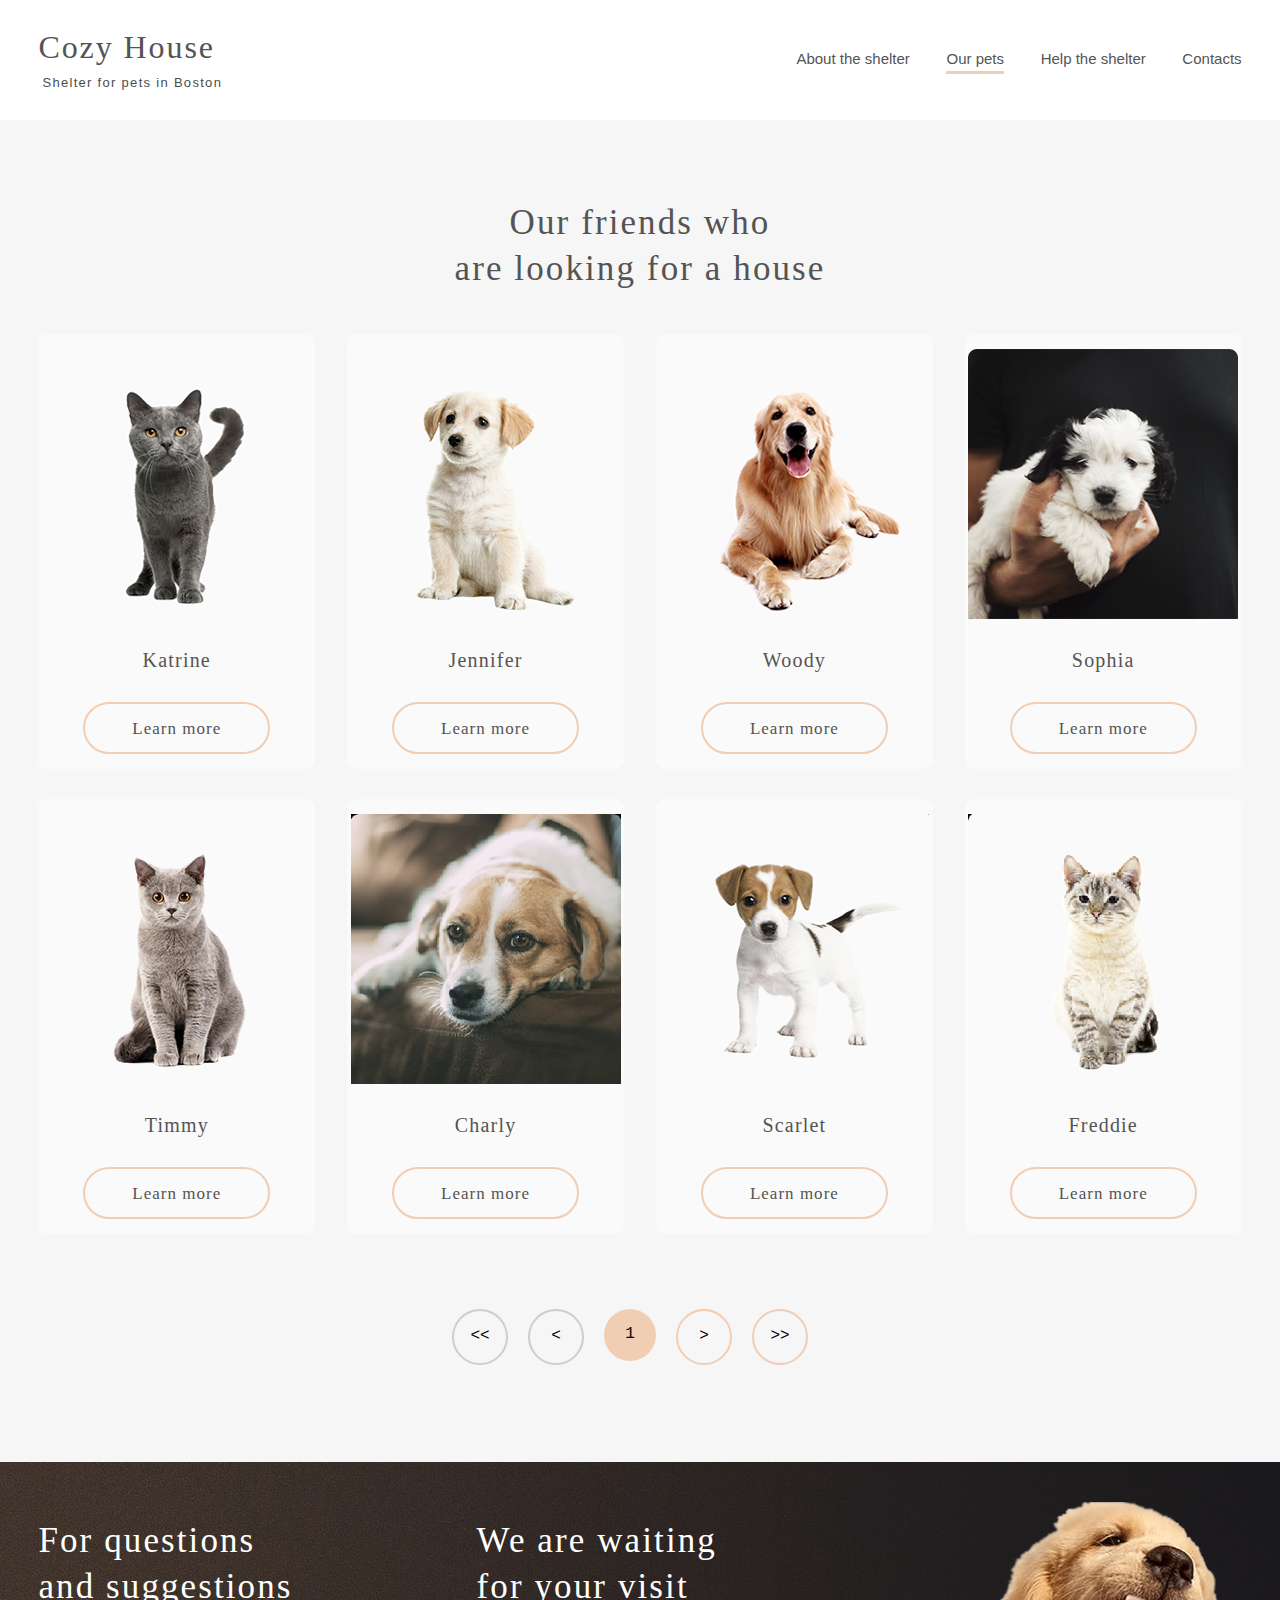
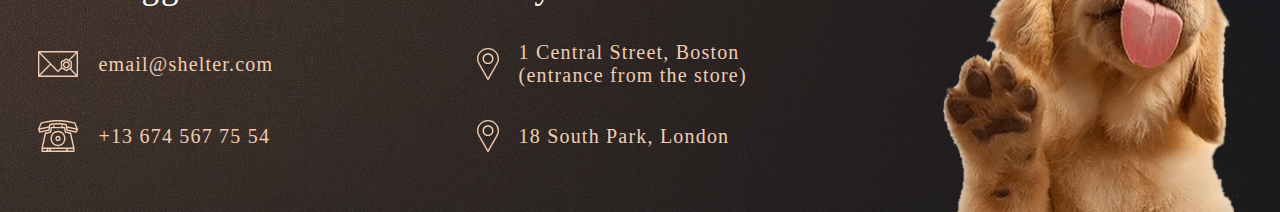
==== shelter/pages/pets/index.html @ 22f7d237 "fix bugs" ====
<!DOCTYPE html>
<html lang="en">
<head>
    <meta charset="UTF-8">
    <meta http-equiv="X-UA-Compatible" content="IE=edge">
    <meta name="viewport" content="width=device-width, initial-scale=1.0">
    <title>Our pets</title>
    <link rel="stylesheet" href="./normalize.css">
    <link rel="stylesheet" href="style.css">
</head>
<body>
    <header>
        <div class="header_container">
            <a class="header_logo_href" href="#">
                <div class="header_logo">
                    <h1 class="header_h1">Cozy House</h1>
                    <div class="header_logo_text">Shelter for pets in Boston</div>
                </div>
            </a>
            <nav class="header_nav">
                <ul>
                    <li><a href="../../pages/main/index.html">About the shelter</a> </li> 
                    <li class="nav_active"> <a href="#">Our pets</a> </li>
                    <li><a href="../main/index.html#helpShelter">Help the shelter</a> </li>
                    <li><a href="#contacts">Contacts</a> </li>
                </ul>
            </nav>
        </div>
    </header>

    <section class="pets">
        <div class="pets_container">
            <h2>Our friends who <br>
                are looking for a house</h2>
                <div class="pets_container_wraper">
                    <div class="pets_slider">
                        <div class="pets_slider_card">
                                <img src="../../assets/images/pets-katrine.png" alt="katrine" width="270px" height="270px">
                                <div class="pets_slider_card_text"> Katrine</div>
                                <button class="pets_slider_card_button"><div class="pets_slider_card_button_text">Learn more</div></button>
                        </div>
                        <div class="pets_slider_card">
                            <img src="../../assets/images/pets-jennifer.png" alt="jennifer" width="270px" height="270px">
                            <div class="pets_slider_card_text"> Jennifer</div>
                            <button class="pets_slider_card_button"><div class="pets_slider_card_button_text">Learn more</div></button>
                        </div>
                        <div class="pets_slider_card">
                            <img src="../../assets/images/pets-woody.png" alt="woody" width="270px" height="270px">
                            <div class="pets_slider_card_text"> Woody</div>
                            <button class="pets_slider_card_button"><div class="pets_slider_card_button_text">Learn more</div></button>
                        </div>
                        <div class="pets_slider_card">
                            <img src="../../assets/images/pets-sophia.png" alt="sophia" width="270px" height="270px">
                            <div class="pets_slider_card_text"> Sophia</div>
                            <button class="pets_slider_card_button"><div class="pets_slider_card_button_text">Learn more</div></button>
                        </div>
                        <div class="pets_slider_card">
                            <img src="../../assets/images/pets-timmy.png" alt="timmy" width="270px" height="270px">
                            <div class="pets_slider_card_text"> Timmy</div>
                            <button class="pets_slider_card_button"><div class="pets_slider_card_button_text">Learn more</div></button>
                        </div>
                        <div class="pets_slider_card">
                            <img src="../../assets/images/Charly.png" alt="Charly" width="270px" height="270px">
                            <div class="pets_slider_card_text"> Charly</div>
                            <button class="pets_slider_card_button"><div class="pets_slider_card_button_text">Learn more</div></button>
                        </div>
                        <div class="pets_slider_card">
                            <img src="../../assets/images/pets-scarlet.png" alt="scarlet" width="270px" height="270px">
                            <div class="pets_slider_card_text"> Scarlet</div>
                            <button class="pets_slider_card_button"><div class="pets_slider_card_button_text">Learn more</div></button>
                        </div>
                        <div class="pets_slider_card">
                            <img src="../../assets/images/pets-freddy.png" alt="freddy" width="270px" height="270px">
                            <div class="pets_slider_card_text"> Freddie</div>
                            <button class="pets_slider_card_button"><div class="pets_slider_card_button_text">Learn more</div></button>
                        </div>
                    </div>
                    <div class="pets_container_pageNavigator">
                        <div class="arrowG pets_container_pageNavigator_arrowl1"><pre> << </pre></div>
                        <div class="arrowG pets_container_pageNavigator_arrowl2"><pre> < </pre> </div>
                        <div class="pets_container_pageNavigator_pageNumber"> <pre>1</pre></div>
                        <div class="arrowP pets_container_pageNavigator_arrowr1"><pre>></pre></div>
                        <div class="arrowP pets_container_pageNavigator_arrowr2"><pre>>></pre></div>
                    </div>
                </div>
                
        </div>
    </section>

    <a name="contacts"></a>
        <footer  class="footer">
            <div class="footer_content">
                <div class="footer_contacts">
                    <div class="footer_contacts_text">For questions and suggestions</div>
                    <a href="mailto:email@shelter.com" class="footer_contacts_mail">
                        <img src="../../assets/images/icon-email.svg" alt="mail"> 
                        <div class="footer_contacts_mail_text">email@shelter.com</div> 
                    </a>
                    <a href="tel:+136745677554" class="footer_telephone">
                        <img src="../../assets/images/icon-phone.svg" alt="phone">
                        <div class="footer_telephone_number">+13 674 567 75 54</div>
                    </a>
                </div>
                <div class="footer_location">
                    <div class="footer_contacts_text">We are waiting for your visit</div>
                    <a  href="http://maps.google.com/?q=1 Central Street, Boston" class="footer_location_adress">
                        <img src="../../assets/images/icon-marker.svg" alt="adress"> 
                        <div class="footer_contacts_text_adress">1 Central Street, Boston (entrance from the store)</div> 
                    </a>
                    <a href="http://maps.google.com/?q=18 South Park, London" class="footer_location_adress">
                        <img src="../../assets/images/icon-marker.svg" alt="adress"> 
                        <div class="footer_contacts_text_adress">18 South Park, London </div> 
                    </a>
                </div>
                <div class="footer_puppy"></div>
            </div>
        </footer>
</body>
</html>
---- shelter/pages/pets/style.css ----
header {
  margin: 0 auto;
  width: 1280px;
  height: 120px;
  display: -webkit-box;
  display: -ms-flexbox;
  display: flex;
  -webkit-box-align: center;
      -ms-flex-align: center;
          align-items: center;
  background-color: white;
}

.header_container {
  margin: 0 auto;
  width: 94%;
  height: 60px;
  display: -webkit-box;
  display: -ms-flexbox;
  display: flex;
  -webkit-box-orient: horizontal;
  -webkit-box-direction: normal;
      -ms-flex-direction: row;
          flex-direction: row;
  -webkit-box-pack: justify;
      -ms-flex-pack: justify;
          justify-content: space-between;
  -webkit-box-align: center;
      -ms-flex-align: center;
          align-items: center;
  -ms-flex-line-pack: center;
      align-content: center;
}

.header_logo {
  display: -webkit-box;
  display: -ms-flexbox;
  display: flex;
  -webkit-box-orient: vertical;
  -webkit-box-direction: normal;
      -ms-flex-direction: column;
          flex-direction: column;
  -webkit-box-pack: justify;
      -ms-flex-pack: justify;
          justify-content: space-between;
  width: 187px;
  height: 60px;
}

.header_logo h1 {
  margin: 0;
  padding: 0;
  width: 1280px;
  font-family: 'Georgia';
  font-style: normal;
  font-weight: 400;
  font-size: 32px;
  line-height: 110%;
  letter-spacing: 0.06em;
  color: #545454;
}

.header_logo .header_logo_text {
  font-family: 'Arial';
  font-style: normal;
  font-weight: 400;
  font-size: 13px;
  line-height: 15px;
  letter-spacing: 0.1em;
  margin-left: 4px;
  color: #4C4C4C;
}

.header_nav {
  width: 37%;
  height: 20px;
  display: -webkit-box;
  display: -ms-flexbox;
  display: flex;
  -webkit-box-orient: horizontal;
  -webkit-box-direction: normal;
      -ms-flex-direction: row;
          flex-direction: row;
  -webkit-box-pack: justify;
      -ms-flex-pack: justify;
          justify-content: space-between;
}

.header_nav ul {
  width: 100%;
  display: -webkit-box;
  display: -ms-flexbox;
  display: flex;
  -webkit-box-orient: horizontal;
  -webkit-box-direction: normal;
      -ms-flex-direction: row;
          flex-direction: row;
  -webkit-box-pack: justify;
      -ms-flex-pack: justify;
          justify-content: space-between;
  -ms-flex-item-align: center;
      align-self: center;
  font-family: 'Arial';
  font-style: normal;
  font-weight: 400;
  font-size: 15px;
  line-height: 160%;
  margin: 0px 0px;
  padding-left: 0;
}

.header_nav ul li {
  list-style-type: none;
}

.header_nav .nav_active {
  border-bottom: 3px solid #F1CDB3;
}

.header_nav a {
  color: #545454;
  text-decoration: none;
}

.pets {
  background-color: #F6F6F6;
  margin: 0 auto;
  width: 1280px;
  height: 1342px;
}

button {
  /* Auto layout */
  width: 187px;
  height: 52px;
  display: -webkit-box;
  display: -ms-flexbox;
  display: flex;
  -webkit-box-orient: vertical;
  -webkit-box-direction: normal;
      -ms-flex-direction: column;
          flex-direction: column;
  -webkit-box-align: center;
      -ms-flex-align: center;
          align-items: center;
  -webkit-box-pack: center;
      -ms-flex-pack: center;
          justify-content: center;
  padding: 15px 45px;
  border: 2px solid #F1CDB3;
  -webkit-box-sizing: border-box;
          box-sizing: border-box;
  border-radius: 100px;
  background-color: #FAFAFA;
}

.pets_slider_card:hover button {
  cursor: pointer;
  background-color: #F1CDB3;
  -webkit-transition: 0.3s ease-out;
  transition: 0.3s ease-out;
}

.pets_container {
  margin: 0 auto;
  width: 94%;
  height: 1342px;
  display: -webkit-box;
  display: -ms-flexbox;
  display: flex;
  -webkit-box-orient: vertical;
  -webkit-box-direction: normal;
      -ms-flex-direction: column;
          flex-direction: column;
  -webkit-box-pack: justify;
      -ms-flex-pack: justify;
          justify-content: space-between;
  -webkit-box-align: center;
      -ms-flex-align: center;
          align-items: center;
}

.pets_container h2 {
  margin-top: 80px;
  width: 400px;
  height: 90px;
  text-align: center;
  font-family: 'Georgia';
  font-style: normal;
  font-weight: 400;
  font-size: 35px;
  line-height: 130%;
  letter-spacing: 0.06em;
  color: #545454;
}

.pets_container_wraper {
  width: 100%;
  height: 1162px;
  display: -webkit-box;
  display: -ms-flexbox;
  display: flex;
  -webkit-box-orient: vertical;
  -webkit-box-direction: normal;
      -ms-flex-direction: column;
          flex-direction: column;
}

.pets_slider {
  width: 100%;
  height: 930px;
  overflow: hidden;
  display: -webkit-box;
  display: -ms-flexbox;
  display: flex;
  -webkit-box-orient: horizontal;
  -webkit-box-direction: normal;
      -ms-flex-direction: row;
          flex-direction: row;
  -webkit-box-pack: justify;
      -ms-flex-pack: justify;
          justify-content: space-between;
  -ms-flex-wrap: wrap;
      flex-wrap: wrap;
}

.pets_slider_card {
  display: -webkit-box;
  display: -ms-flexbox;
  display: flex;
  -webkit-box-orient: vertical;
  -webkit-box-direction: normal;
      -ms-flex-direction: column;
          flex-direction: column;
  -webkit-box-align: center;
      -ms-flex-align: center;
          align-items: center;
  -ms-flex-pack: distribute;
      justify-content: space-around;
  background: #FAFAFA;
  border-radius: 9px;
  margin-top: 15px;
  width: 23%;
  height: 435px;
}

.pets_slider_card .pets_slider_card_text {
  font-family: 'Georgia';
  font-style: normal;
  font-weight: 400;
  font-size: 20px;
  line-height: 23px;
  letter-spacing: 0.06em;
  color: #545454;
}

.pets_slider_card .pets_slider_card_button_text {
  font-family: 'Georgia';
  font-style: normal;
  font-weight: 400;
  font-size: 20px;
  line-height: 23px;
  letter-spacing: 0.06em;
  color: #545454;
  font-size: 17px;
  width: 190px;
  text-align: center;
}

.pets_container_pageNavigator {
  margin-top: 60px;
  display: -webkit-box;
  display: -ms-flexbox;
  display: flex;
  -ms-flex-item-align: center;
      align-self: center;
  -webkit-box-orient: horizontal;
  -webkit-box-direction: normal;
      -ms-flex-direction: row;
          flex-direction: row;
  -webkit-box-pack: center;
      -ms-flex-pack: center;
          justify-content: center;
  width: 100%;
  height: 55px;
}

.arrowG {
  display: -webkit-box;
  display: -ms-flexbox;
  display: flex;
  -ms-flex-line-pack: center;
      align-content: center;
  -webkit-box-pack: center;
      -ms-flex-pack: center;
          justify-content: center;
  width: 52px;
  height: 52px;
  margin-right: 20px;
  border-radius: 100px;
  border: 2px solid #CDCDCD;
}

.arrowG:hover {
  /* background-color:$color-select; */
  cursor: pointer;
}

.arrowP {
  display: -webkit-box;
  display: -ms-flexbox;
  display: flex;
  -ms-flex-line-pack: center;
      align-content: center;
  -webkit-box-pack: center;
      -ms-flex-pack: center;
          justify-content: center;
  width: 52px;
  height: 52px;
  margin-right: 20px;
  border-radius: 100px;
  border: 2px solid #CDCDCD;
  border: 2px solid #F1CDB3;
}

.arrowP:hover {
  /* background-color:$color-select; */
  cursor: pointer;
}

.pets_container_pageNavigator_pageNumber {
  display: -webkit-box;
  display: -ms-flexbox;
  display: flex;
  -webkit-box-pack: center;
      -ms-flex-pack: center;
          justify-content: center;
  width: 52px;
  height: 52px;
  margin-right: 20px;
  border-radius: 100px;
  background-color: #F1CDB3;
}

.pets_container_pageNavigator_pageNumber:hover {
  /* background-color:$color-select; */
  cursor: pointer;
}

footer {
  margin: 0 auto;
  width: 1280px;
  height: 350px;
  /* background-image: url(../../assets/images/footer-background.png);*/
  background: url(../../assets/images/footer-background.png), radial-gradient(110.67% 538.64% at 5.73% 50%, #513D2F 0%, #1A1A1C 100%), #211F20;
  background-size: cover;
  background-repeat: no-repeat;
  display: -webkit-box;
  display: -ms-flexbox;
  display: flex;
  -webkit-box-align: end;
      -ms-flex-align: end;
          align-items: flex-end;
  -webkit-box-pack: center;
      -ms-flex-pack: center;
          justify-content: center;
}

.footer_content {
  width: 94%;
  height: 310px;
  display: -webkit-box;
  display: -ms-flexbox;
  display: flex;
  -webkit-box-orient: horizontal;
  -webkit-box-direction: normal;
      -ms-flex-direction: row;
          flex-direction: row;
  -webkit-box-pack: justify;
      -ms-flex-pack: justify;
          justify-content: space-between;
}

.footer_contacts {
  margin-top: 16px;
  height: 234px;
  width: 23%;
  display: -webkit-box;
  display: -ms-flexbox;
  display: flex;
  -webkit-box-orient: vertical;
  -webkit-box-direction: normal;
      -ms-flex-direction: column;
          flex-direction: column;
  -webkit-box-pack: justify;
      -ms-flex-pack: justify;
          justify-content: space-between;
}

.footer_contacts .footer_contacts_text {
  width: 280px;
  height: 90px;
  font-family: 'Georgia';
  font-style: normal;
  font-weight: 400;
  font-size: 35px;
  line-height: 130%;
  letter-spacing: 0.06em;
  color: white;
}

.footer_contacts .footer_contacts_mail {
  display: -webkit-box;
  display: -ms-flexbox;
  display: flex;
  -webkit-box-orient: horizontal;
  -webkit-box-direction: normal;
      -ms-flex-direction: row;
          flex-direction: row;
  width: 251px;
  height: 32px;
  color: #F1CDB3;
  text-decoration: none;
}

.footer_contacts .footer_contacts_mail .footer_contacts_mail_text {
  -ms-flex-item-align: center;
      -ms-grid-row-align: center;
      align-self: center;
  margin-left: 20px;
  font-family: 'Georgia';
  font-style: normal;
  font-weight: 400;
  font-size: 20px;
  line-height: 115%;
  letter-spacing: 0.06em;
  color: #F1CDB3;
}

.footer_contacts .footer_telephone {
  display: -webkit-box;
  display: -ms-flexbox;
  display: flex;
  -webkit-box-orient: horizontal;
  -webkit-box-direction: normal;
      -ms-flex-direction: row;
          flex-direction: row;
  text-decoration: none;
}

.footer_contacts .footer_telephone .footer_telephone_number {
  -ms-flex-item-align: center;
      -ms-grid-row-align: center;
      align-self: center;
  margin-left: 20px;
  font-family: 'Georgia';
  font-style: normal;
  font-weight: 400;
  font-size: 20px;
  line-height: 115%;
  letter-spacing: 0.06em;
  color: #F1CDB3;
}

.footer_location {
  margin-top: 16px;
  height: 234px;
  width: 25%;
  display: -webkit-box;
  display: -ms-flexbox;
  display: flex;
  -webkit-box-orient: vertical;
  -webkit-box-direction: normal;
      -ms-flex-direction: column;
          flex-direction: column;
  -webkit-box-pack: justify;
      -ms-flex-pack: justify;
          justify-content: space-between;
}

.footer_location .footer_contacts_text {
  width: 270px;
  height: 90px;
  font-family: 'Georgia';
  font-style: normal;
  font-weight: 400;
  font-size: 35px;
  line-height: 130%;
  letter-spacing: 0.06em;
  color: white;
}

.footer_location .footer_location_adress {
  display: -webkit-box;
  display: -ms-flexbox;
  display: flex;
  -webkit-box-orient: horizontal;
  -webkit-box-direction: normal;
      -ms-flex-direction: row;
          flex-direction: row;
  text-decoration: none;
}

.footer_location .footer_location_adress .footer_contacts_text_adress {
  -ms-flex-item-align: center;
      -ms-grid-row-align: center;
      align-self: center;
  margin-left: 20px;
  font-family: 'Georgia';
  font-style: normal;
  font-weight: 400;
  font-size: 20px;
  line-height: 115%;
  letter-spacing: 0.06em;
  color: #F1CDB3;
}

.footer_puppy {
  margin-right: -10px;
  background-image: url(../../assets/images/footer-puppy.png);
  -webkit-box-sizing: border-box;
          box-sizing: border-box;
  background-repeat: no-repeat;
  overflow: hidden;
  width: 26%;
}

a {
  text-decoration: none;
}

a:hover {
  color: #FDDCC4;
  -webkit-transition: 0.3s ease-out;
  transition: 0.3s ease-out;
}
/*# sourceMappingURL=style.css.map */
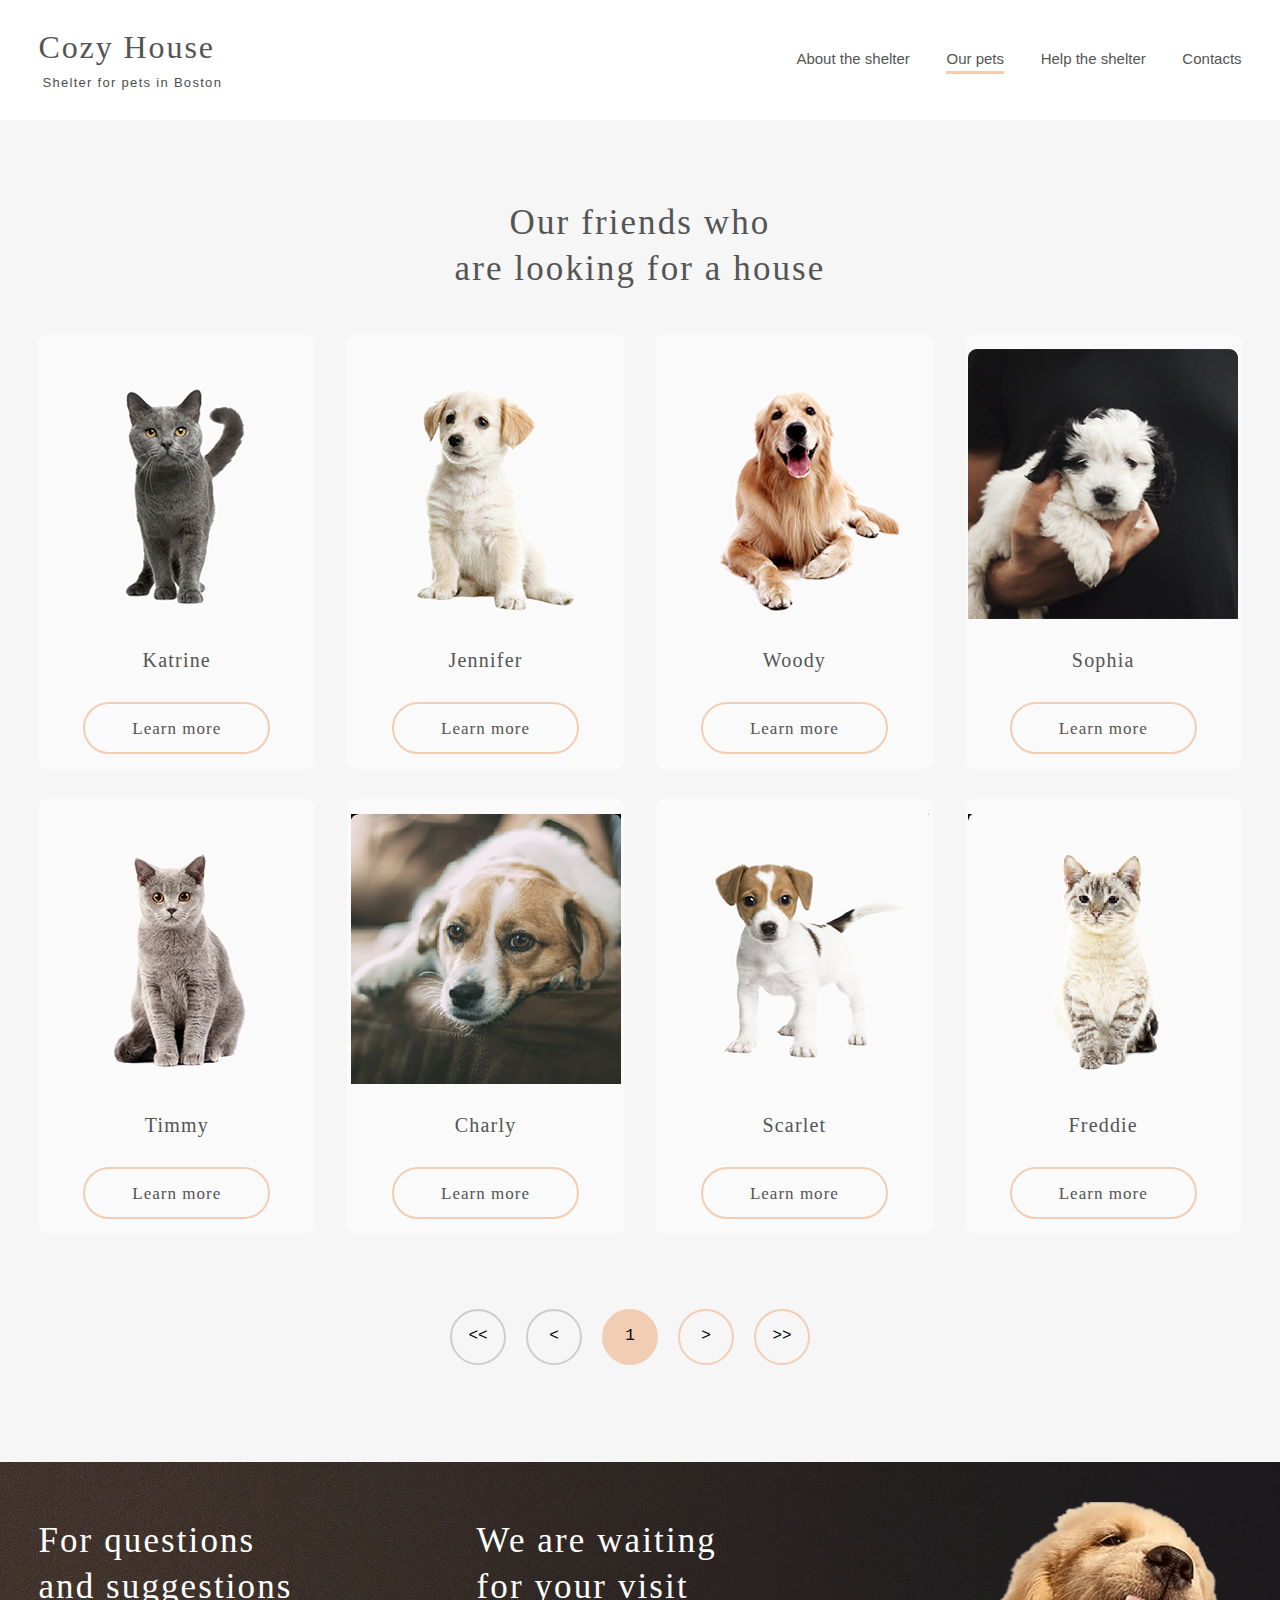
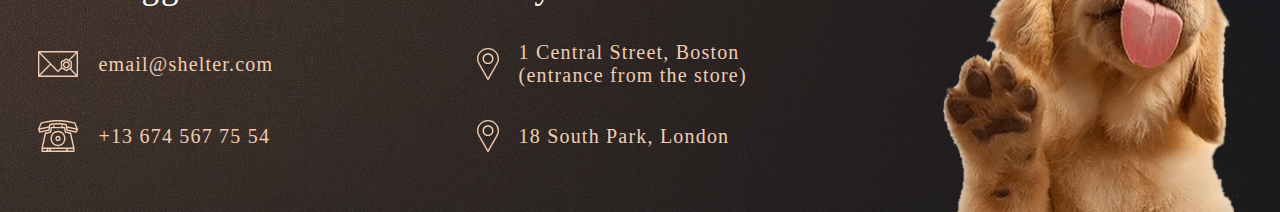
==== commit e1876329: "fix bugs" ====
--- a/shelter/pages/pets/index.html
+++ b/shelter/pages/pets/index.html
@@ -76,11 +76,11 @@
                         </div>
                     </div>
                     <div class="pets_container_pageNavigator">
-                        <div class="arrowG pets_container_pageNavigator_arrowl1"><pre> << </pre></div>
-                        <div class="arrowG pets_container_pageNavigator_arrowl2"><pre> < </pre> </div>
+                        <div class="disabled pets_container_pageNavigator_arrowl1"><pre> << </pre></div>
+                        <div class="disabled pets_container_pageNavigator_arrowl2"><pre> < </pre> </div>
                         <div class="pets_container_pageNavigator_pageNumber"> <pre>1</pre></div>
-                        <div class="arrowP pets_container_pageNavigator_arrowr1"><pre>></pre></div>
-                        <div class="arrowP pets_container_pageNavigator_arrowr2"><pre>>></pre></div>
+                        <div class="arrowEnabled pets_container_pageNavigator_arrowr1"><pre>></pre></div>
+                        <div class="arrowEnabled pets_container_pageNavigator_arrowr2"><pre>>></pre></div>
                     </div>
                 </div>
                 
--- a/shelter/pages/pets/style.css
+++ b/shelter/pages/pets/style.css
@@ -130,7 +130,6 @@
 }
 
 button {
-  /* Auto layout */
   width: 187px;
   height: 52px;
   display: -webkit-box;
@@ -285,7 +284,7 @@
   height: 55px;
 }
 
-.arrowG {
+.disabled {
   display: -webkit-box;
   display: -ms-flexbox;
   display: flex;
@@ -301,12 +300,11 @@
   border: 2px solid #CDCDCD;
 }
 
-.arrowG:hover {
+.disabled:hover {
   /* background-color:$color-select; */
-  cursor: pointer;
-}
-
-.arrowP {
+}
+
+.arrowEnabled {
   display: -webkit-box;
   display: -ms-flexbox;
   display: flex;
@@ -323,15 +321,23 @@
   border: 2px solid #F1CDB3;
 }
 
-.arrowP:hover {
-  /* background-color:$color-select; */
+.arrowEnabled:hover {
+  background-color: #FDDCC4;
   cursor: pointer;
 }
 
 .pets_container_pageNavigator_pageNumber {
-  display: -webkit-box;
-  display: -ms-flexbox;
-  display: flex;
+  /* display: flex;
+    justify-content: center;
+    width: 52px;
+    height: 52px;
+    margin-right: 20px;
+    border-radius: 100px; */
+  display: -webkit-box;
+  display: -ms-flexbox;
+  display: flex;
+  -ms-flex-line-pack: center;
+      align-content: center;
   -webkit-box-pack: center;
       -ms-flex-pack: center;
           justify-content: center;
@@ -339,11 +345,13 @@
   height: 52px;
   margin-right: 20px;
   border-radius: 100px;
+  border: 2px solid #CDCDCD;
+  border: 2px solid #F1CDB3;
   background-color: #F1CDB3;
 }
 
 .pets_container_pageNavigator_pageNumber:hover {
-  /* background-color:$color-select; */
+  background-color: #FDDCC4;
   cursor: pointer;
 }
 
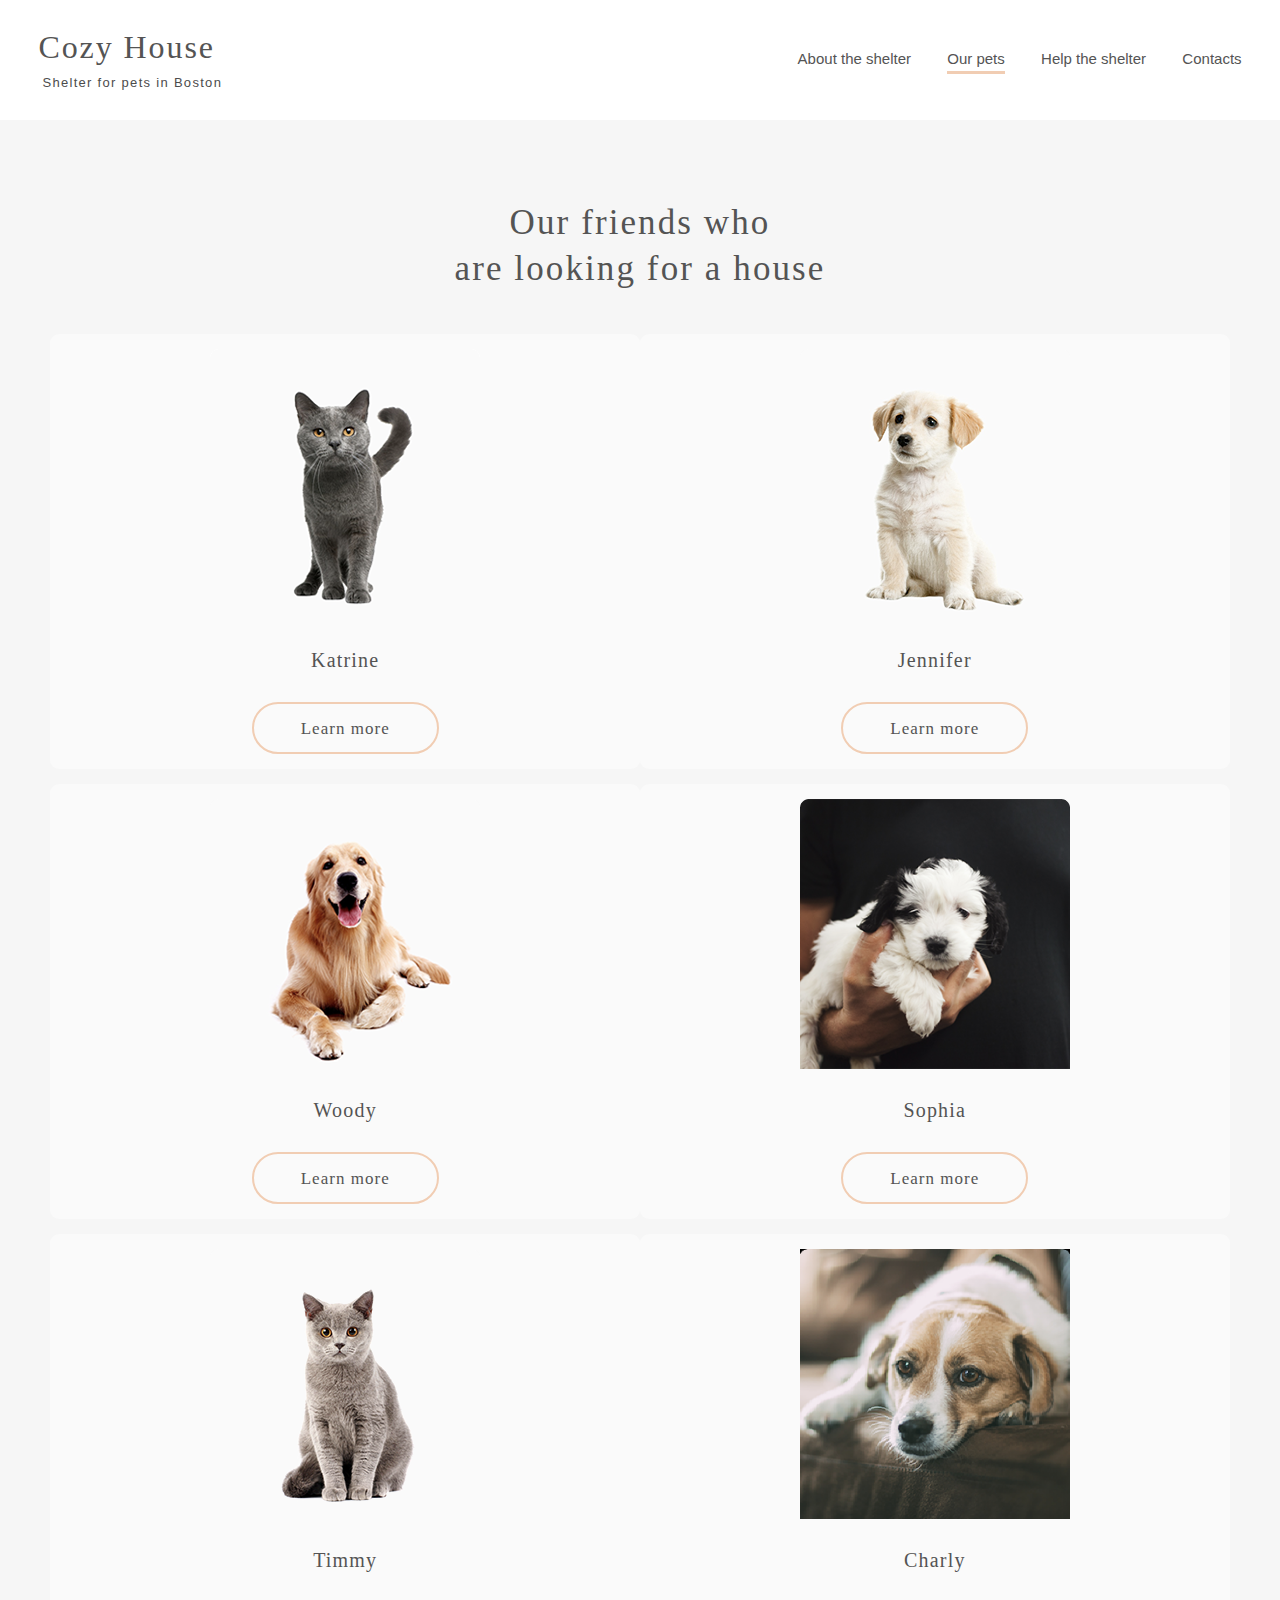
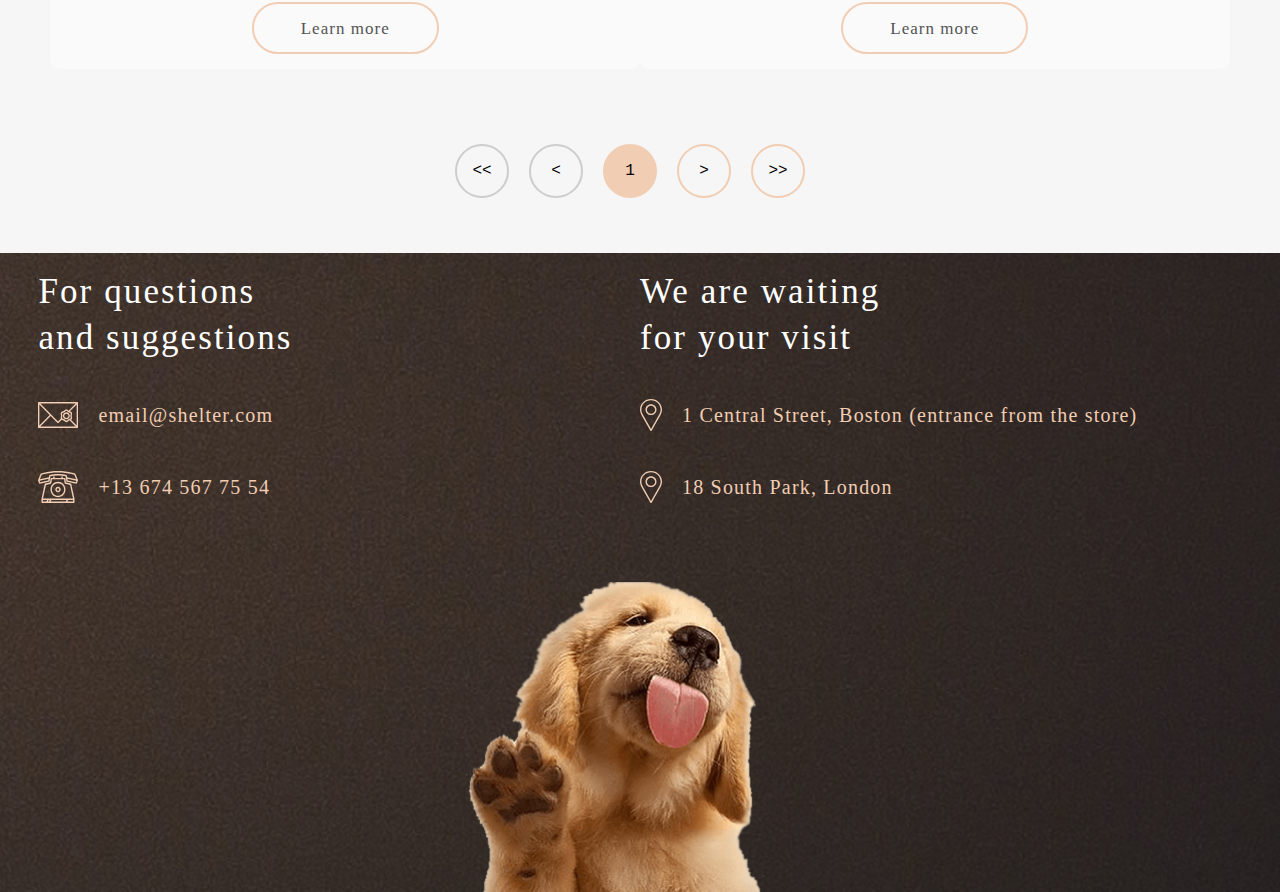
==== commit bdebfb2f: "feat: responsive our pets" ====
--- a/shelter/pages/pets/index.html
+++ b/shelter/pages/pets/index.html
@@ -9,24 +9,30 @@
     <link rel="stylesheet" href="style.css">
 </head>
 <body>
-    <header>
-        <div class="header_container">
-            <a class="header_logo_href" href="#">
-                <div class="header_logo">
-                    <h1 class="header_h1">Cozy House</h1>
-                    <div class="header_logo_text">Shelter for pets in Boston</div>
+    <div class="header_wrapper">
+        <header>
+            <div class="header_container">
+                <a class="header_logo_href" href="../../pages/main/index.html">
+                    <div class="header_logo">
+                        <h1 class="header_h1">Cozy House</h1>
+                        <div class="header_logo_text">Shelter for pets in Boston</div>
+                    </div>
+                </a>
+                <nav class="header_nav">
+                    <ul>
+                        <li><a href="../../pages/main/index.html">About the shelter</a> </li> 
+                        <li class="nav_active"> <a href="#">Our pets</a> </li>
+                        <li><a href="../main/index.html#helpShelter">Help the shelter</a> </li>
+                        <li><a href="#contacts">Contacts</a> </li>
+                    </ul>
+                </nav>
+                <div class="header_burger">
+                    <div class="header_burger_center"></div>
                 </div>
-            </a>
-            <nav class="header_nav">
-                <ul>
-                    <li><a href="../../pages/main/index.html">About the shelter</a> </li> 
-                    <li class="nav_active"> <a href="#">Our pets</a> </li>
-                    <li><a href="../main/index.html#helpShelter">Help the shelter</a> </li>
-                    <li><a href="#contacts">Contacts</a> </li>
-                </ul>
-            </nav>
-        </div>
-    </header>
+            </div>
+        </header>
+    </div>
+   
 
     <section class="pets">
         <div class="pets_container">
@@ -76,11 +82,11 @@
                         </div>
                     </div>
                     <div class="pets_container_pageNavigator">
-                        <div class="disabled pets_container_pageNavigator_arrowl1"><pre> << </pre></div>
-                        <div class="disabled pets_container_pageNavigator_arrowl2"><pre> < </pre> </div>
+                        <div class="disabled pets_container_pageNavigator_arrow"><pre> << </pre></div>
+                        <div class="disabled pets_container_pageNavigator_arrow"><pre> < </pre> </div>
                         <div class="pets_container_pageNavigator_pageNumber"> <pre>1</pre></div>
-                        <div class="arrowEnabled pets_container_pageNavigator_arrowr1"><pre>></pre></div>
-                        <div class="arrowEnabled pets_container_pageNavigator_arrowr2"><pre>>></pre></div>
+                        <div class="arrowEnabled pets_container_pageNavigator_arrow"><pre>></pre></div>
+                        <div class="arrowEnabled pets_container_pageNavigator_arrow"><pre>>></pre></div>
                     </div>
                 </div>
                 
--- a/shelter/pages/pets/style.css
+++ b/shelter/pages/pets/style.css
@@ -1,6 +1,19 @@
+.header_burger {
+  display: none;
+  border-top: 2px solid #000000;
+  border-bottom: 2px solid #000000;
+}
+
+.header_wrapper {
+  position: fixed;
+  margin: 0 auto;
+  width: 100%;
+  height: 120px;
+}
+
 header {
   margin: 0 auto;
-  width: 1280px;
+  max-width: 1280px;
   height: 120px;
   display: -webkit-box;
   display: -ms-flexbox;
@@ -50,7 +63,7 @@
 .header_logo h1 {
   margin: 0;
   padding: 0;
-  width: 1280px;
+  width: 188px;
   font-family: 'Georgia';
   font-style: normal;
   font-weight: 400;
@@ -72,7 +85,7 @@
 }
 
 .header_nav {
-  width: 37%;
+  width: 444px;
   height: 20px;
   display: -webkit-box;
   display: -ms-flexbox;
@@ -122,10 +135,43 @@
   text-decoration: none;
 }
 
+@media (max-width: 768px) {
+  .header_nav {
+    display: none;
+  }
+  .header_burger {
+    width: 30px;
+    height: 19px;
+    margin-right: 50px;
+    display: -webkit-box;
+    display: -ms-flexbox;
+    display: flex;
+    -webkit-box-orient: horizontal;
+    -webkit-box-direction: normal;
+        -ms-flex-direction: row;
+            flex-direction: row;
+    -webkit-box-pack: center;
+        -ms-flex-pack: center;
+            justify-content: center;
+    -webkit-box-align: center;
+        -ms-flex-align: center;
+            align-items: center;
+  }
+  .header_burger:hover {
+    cursor: pointer;
+  }
+  .header_burger .header_burger_center {
+    width: 30px;
+    height: 2px;
+    background-color: #000000;
+  }
+}
+
 .pets {
   background-color: #F6F6F6;
   margin: 0 auto;
-  width: 1280px;
+  padding-top: 120px;
+  max-width: 1280px;
   height: 1342px;
 }
 
@@ -293,8 +339,8 @@
   -webkit-box-pack: center;
       -ms-flex-pack: center;
           justify-content: center;
-  width: 52px;
-  height: 52px;
+  width: 50px;
+  height: 50px;
   margin-right: 20px;
   border-radius: 100px;
   border: 2px solid #CDCDCD;
@@ -313,8 +359,8 @@
   -webkit-box-pack: center;
       -ms-flex-pack: center;
           justify-content: center;
-  width: 52px;
-  height: 52px;
+  width: 50px;
+  height: 50px;
   margin-right: 20px;
   border-radius: 100px;
   border: 2px solid #CDCDCD;
@@ -327,12 +373,6 @@
 }
 
 .pets_container_pageNavigator_pageNumber {
-  /* display: flex;
-    justify-content: center;
-    width: 52px;
-    height: 52px;
-    margin-right: 20px;
-    border-radius: 100px; */
   display: -webkit-box;
   display: -ms-flexbox;
   display: flex;
@@ -341,8 +381,8 @@
   -webkit-box-pack: center;
       -ms-flex-pack: center;
           justify-content: center;
-  width: 52px;
-  height: 52px;
+  width: 50px;
+  height: 50px;
   margin-right: 20px;
   border-radius: 100px;
   border: 2px solid #CDCDCD;
@@ -355,9 +395,69 @@
   cursor: pointer;
 }
 
+@media (max-width: 1280px) {
+  .pets {
+    height: 1733px;
+  }
+  .pets_container {
+    height: 1603px;
+  }
+  .pets_container_wraper {
+    height: 1603px;
+  }
+  .pets_slider {
+    height: 1365px;
+    -webkit-box-pack: center;
+        -ms-flex-pack: center;
+            justify-content: center;
+  }
+  .pets_slider_card {
+    width: 49%;
+  }
+}
+
+@media (max-width: 768px) {
+  .pets {
+    height: 1649px;
+  }
+  .pets_container {
+    height: 1565px;
+  }
+  .pets_container h2 {
+    margin-top: 42px;
+    width: 300px;
+    height: 64px;
+    text-align: center;
+    font-size: 25px;
+  }
+  .pets_container_wraper {
+    height: 15653px;
+  }
+  .pets_slider {
+    height: 1365px;
+    -webkit-box-pack: center;
+        -ms-flex-pack: center;
+            justify-content: center;
+  }
+  .pets_slider_card {
+    width: 99%;
+    height: 435px;
+  }
+  .pets_container_pageNavigator {
+    margin-left: 5px;
+    width: 320px;
+  }
+  .pets_container_pageNavigator_arrow {
+    margin-right: 10px;
+  }
+  .pets_container_pageNavigator_pageNumber {
+    margin-right: 10px;
+  }
+}
+
 footer {
   margin: 0 auto;
-  width: 1280px;
+  max-width: 1280px;
   height: 350px;
   /* background-image: url(../../assets/images/footer-background.png);*/
   background: url(../../assets/images/footer-background.png), radial-gradient(110.67% 538.64% at 5.73% 50%, #513D2F 0%, #1A1A1C 100%), #211F20;
@@ -533,6 +633,80 @@
   width: 26%;
 }
 
+@media (max-width: 1280px) {
+  .footer {
+    height: 639px;
+  }
+  .footer_content {
+    height: 639px;
+    display: -webkit-box;
+    display: -ms-flexbox;
+    display: flex;
+    -webkit-box-orient: horizontal;
+    -webkit-box-direction: normal;
+        -ms-flex-direction: row;
+            flex-direction: row;
+    -webkit-box-pack: center;
+        -ms-flex-pack: center;
+            justify-content: center;
+    -ms-flex-wrap: wrap;
+        flex-wrap: wrap;
+    overflow: hidden;
+  }
+  .footer_puppy {
+    margin-right: 50px;
+    width: 300px;
+    height: 310px;
+    -ms-flex-item-align: end;
+        align-self: flex-end;
+  }
+  .footer_contacts {
+    width: 50%;
+  }
+  .footer_location {
+    width: 50%;
+  }
+}
+
+@media (max-width: 768px) {
+  .footer {
+    height: 809px;
+  }
+  .footer_content {
+    height: 809px;
+    display: -webkit-box;
+    display: -ms-flexbox;
+    display: flex;
+    -webkit-box-orient: vertical;
+    -webkit-box-direction: normal;
+        -ms-flex-direction: column;
+            flex-direction: column;
+    -webkit-box-pack: justify;
+        -ms-flex-pack: justify;
+            justify-content: space-between;
+    -ms-flex-line-pack: center;
+        align-content: center;
+    -ms-flex-wrap: wrap;
+        flex-wrap: wrap;
+    overflow: hidden;
+  }
+  .footer_puppy {
+    background-size: cover;
+    margin-right: 50px;
+    width: 260px;
+    height: 269px;
+    justify-self: flex-end;
+  }
+  .footer_contacts {
+    width: 278px;
+    height: 208px;
+  }
+  .footer_location {
+    width: 278px;
+    height: 208px;
+  }
+}
+
 a {
   text-decoration: none;
 }
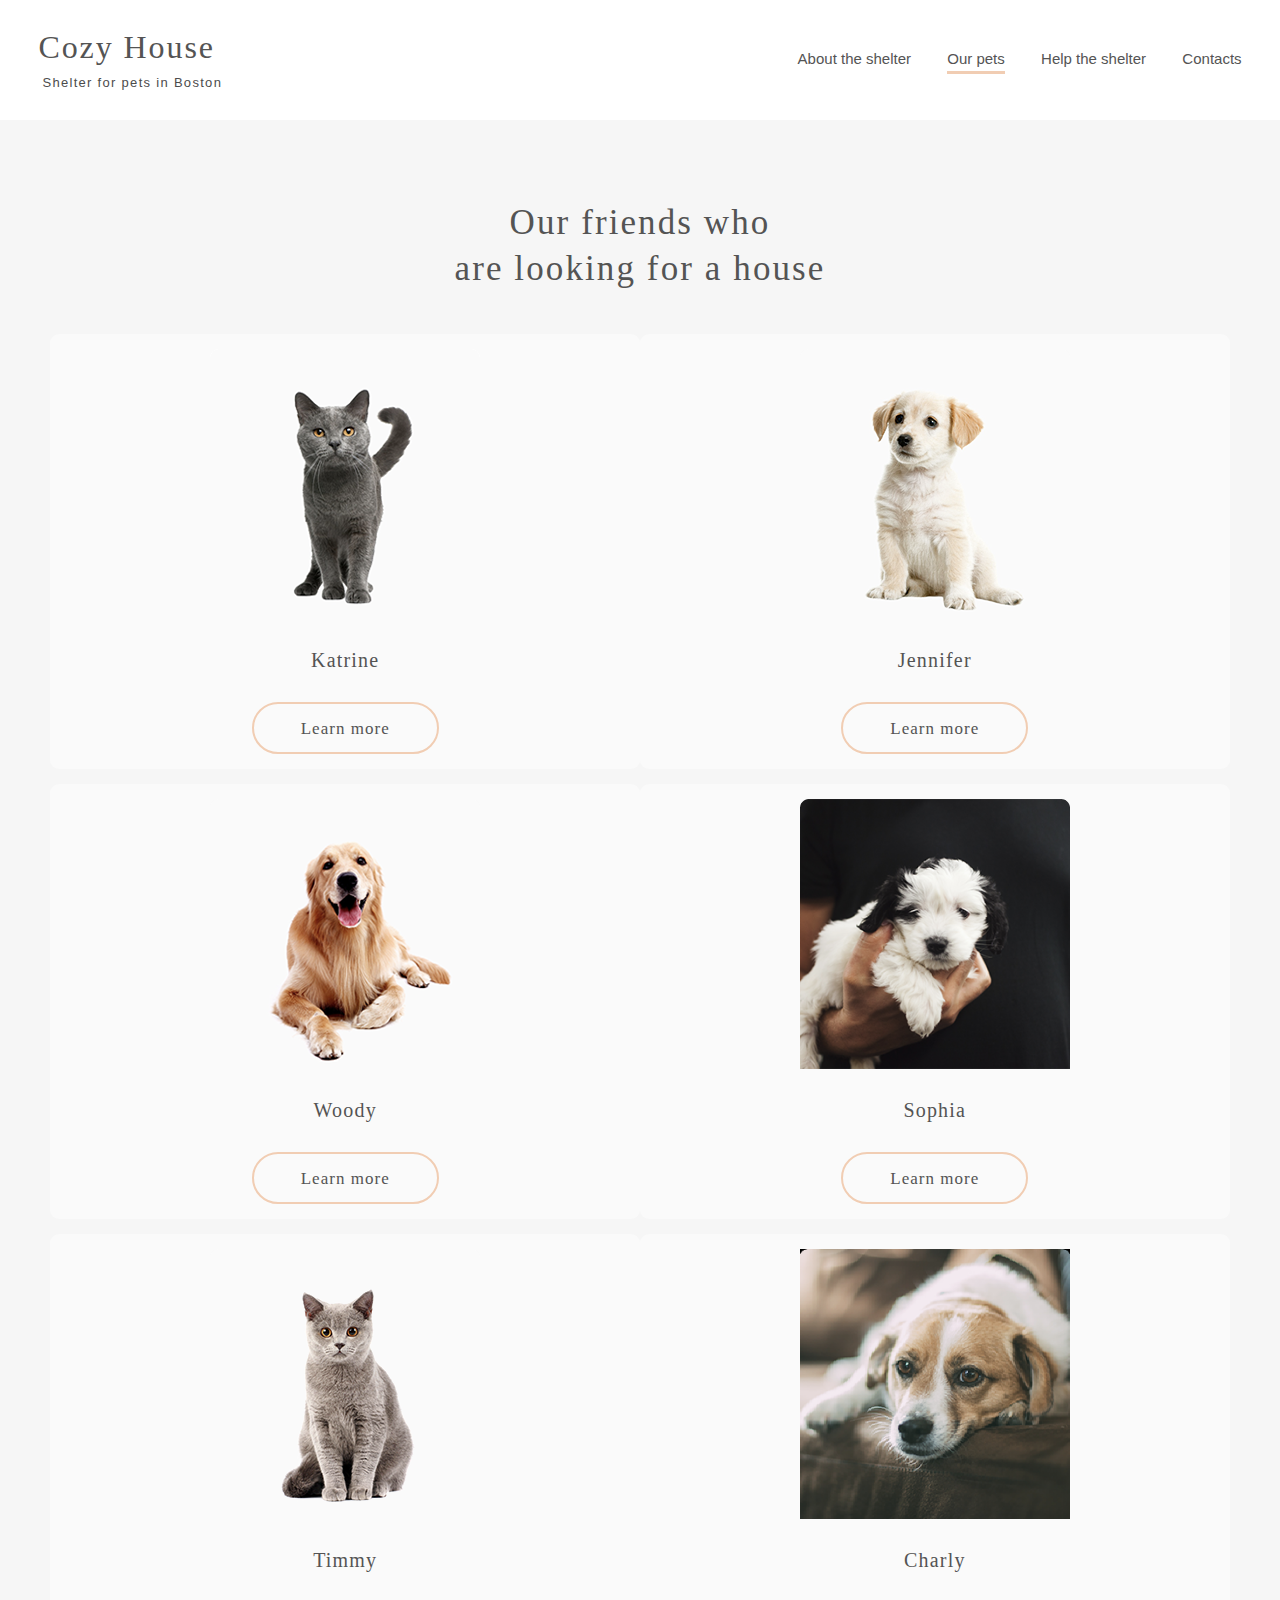
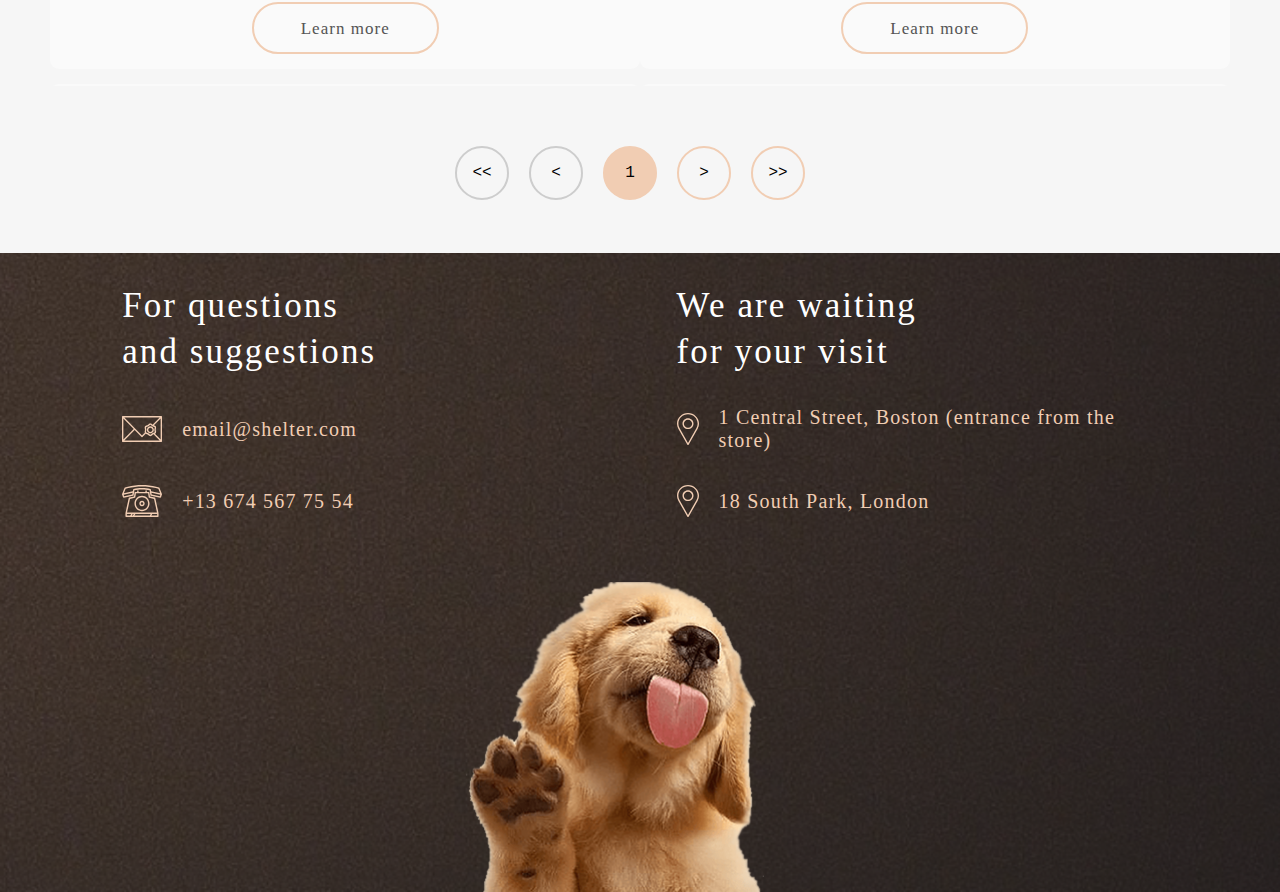
==== commit 9699f816: "fix" ====
--- a/shelter/pages/pets/index.html
+++ b/shelter/pages/pets/index.html
@@ -41,49 +41,49 @@
                 <div class="pets_container_wraper">
                     <div class="pets_slider">
                         <div class="pets_slider_card">
-                                <img src="../../assets/images/pets-katrine.png" alt="katrine" width="270px" height="270px">
+                                <img src="../../assets/images/pets-katrine.png" alt="katrine" width="270" height="270">
                                 <div class="pets_slider_card_text"> Katrine</div>
                                 <button class="pets_slider_card_button"><div class="pets_slider_card_button_text">Learn more</div></button>
                         </div>
                         <div class="pets_slider_card">
-                            <img src="../../assets/images/pets-jennifer.png" alt="jennifer" width="270px" height="270px">
+                            <img src="../../assets/images/pets-jennifer.png" alt="jennifer" width="270" height="270">
                             <div class="pets_slider_card_text"> Jennifer</div>
                             <button class="pets_slider_card_button"><div class="pets_slider_card_button_text">Learn more</div></button>
                         </div>
                         <div class="pets_slider_card">
-                            <img src="../../assets/images/pets-woody.png" alt="woody" width="270px" height="270px">
+                            <img src="../../assets/images/pets-woody.png" alt="woody" width="270" height="270">
                             <div class="pets_slider_card_text"> Woody</div>
                             <button class="pets_slider_card_button"><div class="pets_slider_card_button_text">Learn more</div></button>
                         </div>
                         <div class="pets_slider_card">
-                            <img src="../../assets/images/pets-sophia.png" alt="sophia" width="270px" height="270px">
+                            <img src="../../assets/images/pets-sophia.png" alt="sophia" width="270" height="270">
                             <div class="pets_slider_card_text"> Sophia</div>
                             <button class="pets_slider_card_button"><div class="pets_slider_card_button_text">Learn more</div></button>
                         </div>
                         <div class="pets_slider_card">
-                            <img src="../../assets/images/pets-timmy.png" alt="timmy" width="270px" height="270px">
+                            <img src="../../assets/images/pets-timmy.png" alt="timmy" width="270" height="270">
                             <div class="pets_slider_card_text"> Timmy</div>
                             <button class="pets_slider_card_button"><div class="pets_slider_card_button_text">Learn more</div></button>
                         </div>
                         <div class="pets_slider_card">
-                            <img src="../../assets/images/Charly.png" alt="Charly" width="270px" height="270px">
+                            <img src="../../assets/images/Charly.png" alt="Charly" width="270" height="270">
                             <div class="pets_slider_card_text"> Charly</div>
                             <button class="pets_slider_card_button"><div class="pets_slider_card_button_text">Learn more</div></button>
                         </div>
                         <div class="pets_slider_card">
-                            <img src="../../assets/images/pets-scarlet.png" alt="scarlet" width="270px" height="270px">
+                            <img src="../../assets/images/pets-scarlet.png" alt="scarlet" width="270" height="270">
                             <div class="pets_slider_card_text"> Scarlet</div>
                             <button class="pets_slider_card_button"><div class="pets_slider_card_button_text">Learn more</div></button>
                         </div>
                         <div class="pets_slider_card">
-                            <img src="../../assets/images/pets-freddy.png" alt="freddy" width="270px" height="270px">
+                            <img src="../../assets/images/pets-freddy.png" alt="freddy" width="270" height="270">
                             <div class="pets_slider_card_text"> Freddie</div>
                             <button class="pets_slider_card_button"><div class="pets_slider_card_button_text">Learn more</div></button>
                         </div>
                     </div>
                     <div class="pets_container_pageNavigator">
-                        <div class="disabled pets_container_pageNavigator_arrow"><pre> << </pre></div>
-                        <div class="disabled pets_container_pageNavigator_arrow"><pre> < </pre> </div>
+                        <div class="disabled pets_container_pageNavigator_arrow"><pre> &lt&lt </pre></div>
+                        <div class="disabled pets_container_pageNavigator_arrow"><pre> &lt </pre> </div>
                         <div class="pets_container_pageNavigator_pageNumber"> <pre>1</pre></div>
                         <div class="arrowEnabled pets_container_pageNavigator_arrow"><pre>></pre></div>
                         <div class="arrowEnabled pets_container_pageNavigator_arrow"><pre>>></pre></div>
--- a/shelter/pages/pets/style.css
+++ b/shelter/pages/pets/style.css
@@ -289,6 +289,11 @@
   height: 435px;
 }
 
+.pets_slider_card:hover {
+  -webkit-box-shadow: 0px 2px 35px 14px rgba(13, 13, 13, 0.04);
+          box-shadow: 0px 2px 35px 14px rgba(13, 13, 13, 0.04);
+}
+
 .pets_slider_card .pets_slider_card_text {
   font-family: 'Georgia';
   font-style: normal;
@@ -390,11 +395,6 @@
   background-color: #F1CDB3;
 }
 
-.pets_container_pageNavigator_pageNumber:hover {
-  background-color: #FDDCC4;
-  cursor: pointer;
-}
-
 @media (max-width: 1280px) {
   .pets {
     height: 1733px;
@@ -406,7 +406,7 @@
     height: 1603px;
   }
   .pets_slider {
-    height: 1365px;
+    height: 1367px;
     -webkit-box-pack: center;
         -ms-flex-pack: center;
             justify-content: center;
@@ -421,7 +421,7 @@
     height: 1649px;
   }
   .pets_container {
-    height: 1565px;
+    height: 1630px;
   }
   .pets_container h2 {
     margin-top: 42px;
@@ -431,7 +431,7 @@
     font-size: 25px;
   }
   .pets_container_wraper {
-    height: 15653px;
+    height: 1565px;
   }
   .pets_slider {
     height: 1365px;
@@ -635,6 +635,7 @@
 
 @media (max-width: 1280px) {
   .footer {
+    width: 100%;
     height: 639px;
   }
   .footer_content {
@@ -661,18 +662,25 @@
         align-self: flex-end;
   }
   .footer_contacts {
-    width: 50%;
+    justify-self: flex-end;
+    margin-top: 30px;
+    margin-right: 28px;
+    width: 45%;
   }
   .footer_location {
-    width: 50%;
-  }
-}
-
-@media (max-width: 768px) {
+    margin-top: 30px;
+    margin-left: -15px;
+    width: 40%;
+  }
+}
+
+@media (max-width: 767px) {
   .footer {
+    width: 100%;
     height: 809px;
   }
   .footer_content {
+    width: 100%;
     height: 809px;
     display: -webkit-box;
     display: -ms-flexbox;
@@ -686,27 +694,136 @@
             justify-content: space-between;
     -ms-flex-line-pack: center;
         align-content: center;
-    -ms-flex-wrap: wrap;
-        flex-wrap: wrap;
     overflow: hidden;
   }
   .footer_puppy {
     background-size: cover;
-    margin-right: 50px;
+    margin-right: 0px;
     width: 260px;
     height: 269px;
     justify-self: flex-end;
+    -ms-flex-item-align: center;
+        -ms-grid-row-align: center;
+        align-self: center;
   }
   .footer_contacts {
-    width: 278px;
+    margin: 27px 0;
+    width: 100%;
     height: 208px;
+    display: -webkit-box;
+    display: -ms-flexbox;
+    display: flex;
+    -ms-flex-line-pack: center;
+        align-content: center;
+    -webkit-box-align: center;
+        -ms-flex-align: center;
+            align-items: center;
+  }
+  .footer_contacts .footer_contacts_text {
+    width: 260px;
+    height: 64px;
+    font-family: 'Georgia';
+    font-style: normal;
+    font-weight: 400;
+    font-size: 25px;
+    line-height: 130%;
+    text-align: center;
   }
   .footer_location {
-    width: 278px;
-    height: 208px;
-  }
-}
-
+    margin: 0 0;
+    width: 95%;
+    height: 232px;
+    display: -webkit-box;
+    display: -ms-flexbox;
+    display: flex;
+    -webkit-box-orient: vertical;
+    -webkit-box-direction: normal;
+        -ms-flex-direction: column;
+            flex-direction: column;
+    -webkit-box-align: center;
+        -ms-flex-align: center;
+            align-items: center;
+    -ms-flex-item-align: center;
+        align-self: center;
+    margin-top: -40px;
+  }
+  .footer_location .footer_contacts_text {
+    margin: 15px 0;
+    width: 240px;
+    height: 64px;
+    font-family: 'Georgia';
+    font-style: normal;
+    font-weight: 400;
+    font-size: 25px;
+    line-height: 130%;
+    text-align: center;
+  }
+  .footer_location_adress {
+    -ms-flex-item-align: start;
+        align-self: flex-start;
+  }
+}
+
+/*
+@media (max-width: 1280px) {
+    .footer{
+        height: 639px; 
+    }
+    .footer_content{
+        height: 639px; 
+        display: flex;
+        flex-direction: row;
+        justify-content: center;
+        flex-wrap: wrap;
+        overflow: hidden;
+    }
+    .footer_puppy{
+        margin-right: 50px;
+        width: 300px;
+        height: 310px;
+        align-self: flex-end;
+    }
+    .footer_contacts{
+        width: 50%;
+    }
+    .footer_location{
+        width: 50%;
+    }
+}
+
+@media (max-width: 768px) {
+    .footer{
+        height: 809px; 
+    }
+    .footer_content{
+        height: 809px; 
+        display: flex;
+        flex-direction: column;
+        justify-content: space-between;
+        align-content: center;
+        flex-wrap: wrap;
+        overflow: hidden;
+    }
+    .footer_puppy{
+        background-size: cover;
+        margin-right: 50px;
+        width: 260px;
+        height: 269px;
+        justify-self: flex-end;
+       
+    }
+    .footer_contacts{
+        width: 278px;
+        height: 208px;
+    }
+    .footer_location{
+        width: 278px;
+        height: 208px;
+    }
+}
+
+
+*/
 a {
   text-decoration: none;
 }
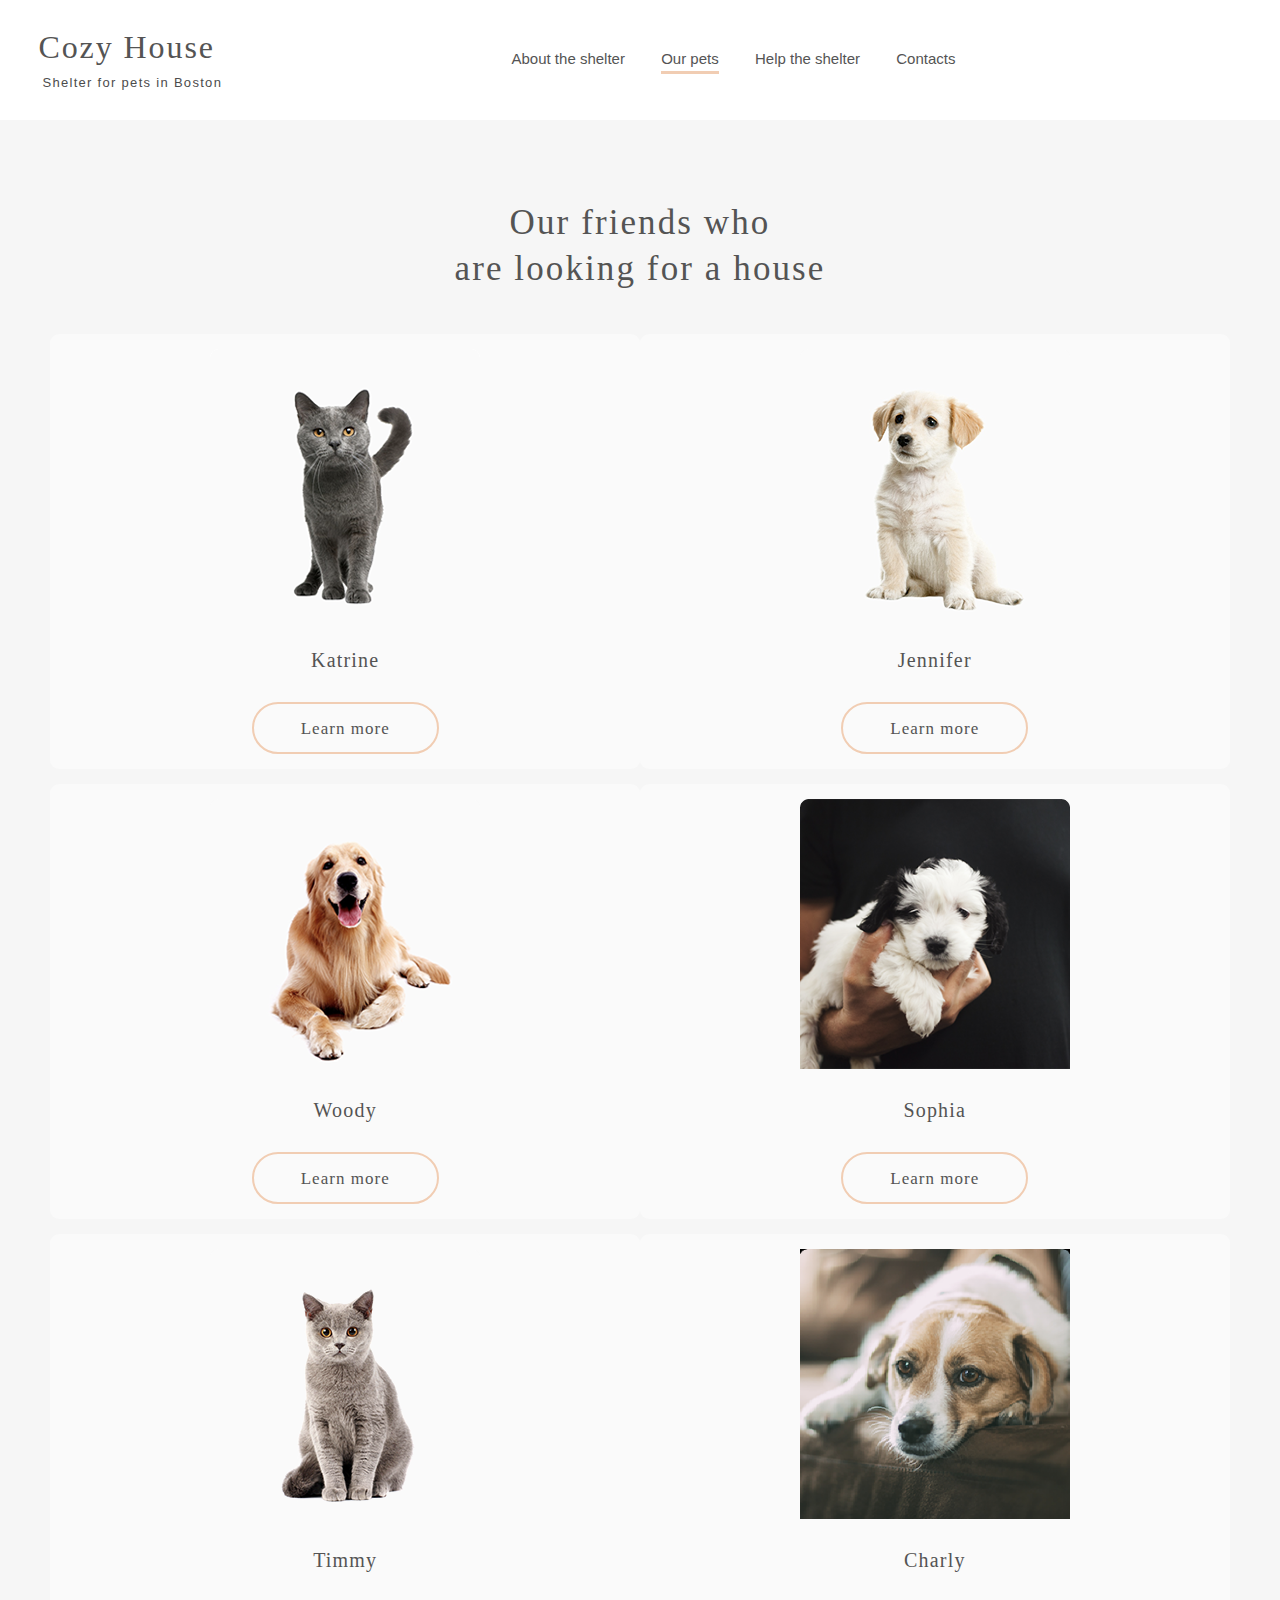
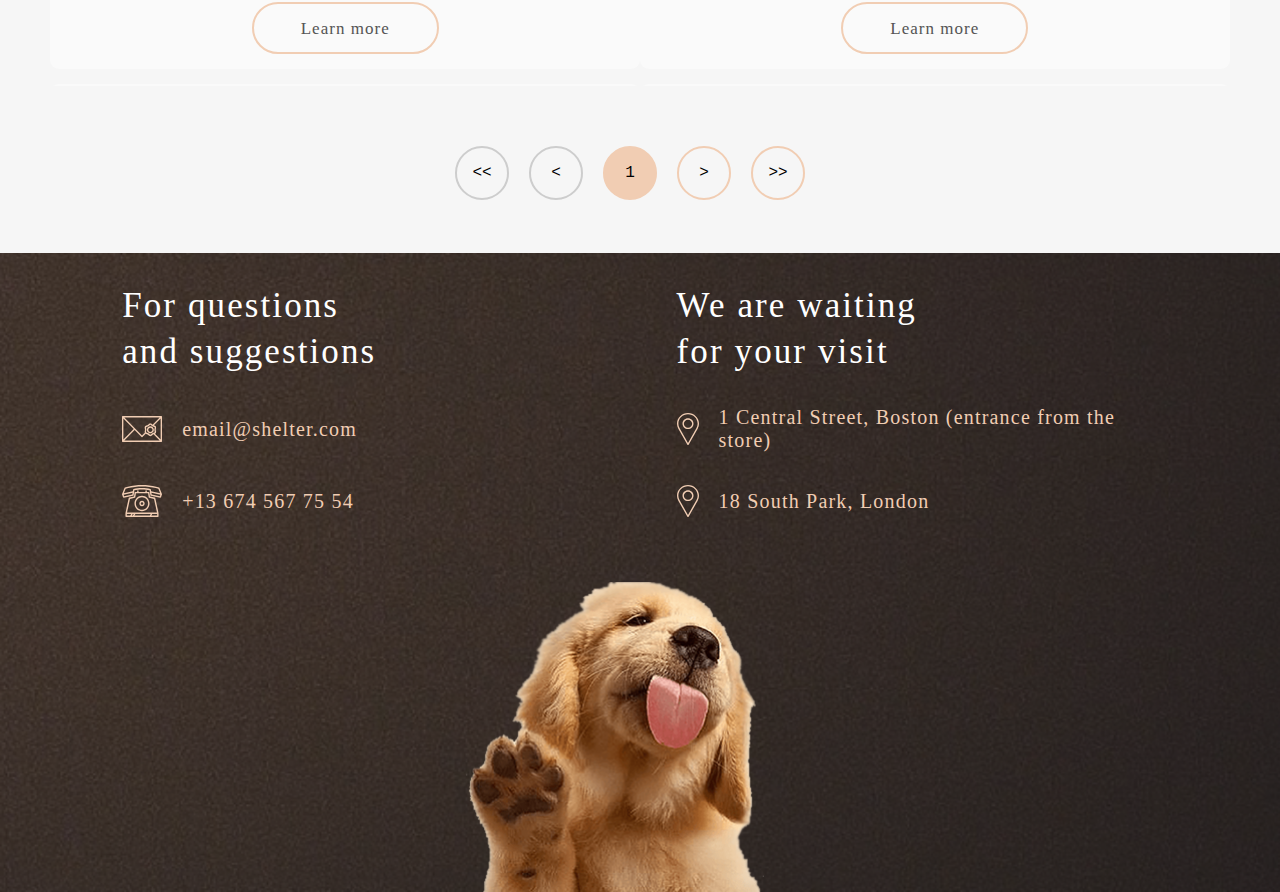
==== commit 45256257: "feat: add burgerMenu on page pets" ====
--- a/shelter/pages/pets/index.html
+++ b/shelter/pages/pets/index.html
@@ -26,6 +26,7 @@
                         <li><a href="#contacts">Contacts</a> </li>
                     </ul>
                 </nav>
+                <div class="menuBlackout"></div>
                 <div class="header_burger">
                     <div class="header_burger_center"></div>
                 </div>
@@ -122,6 +123,7 @@
             </div>
         </footer>
 </body>
+<script src="./script.js"></script>
 </html>
 
 
--- a/shelter/pages/pets/style.css
+++ b/shelter/pages/pets/style.css
@@ -2,6 +2,12 @@
   display: none;
   border-top: 2px solid #000000;
   border-bottom: 2px solid #000000;
+}
+
+.header_burger .header_burger_center {
+  width: 30px;
+  height: 2px;
+  background-color: black;
 }
 
 .header_wrapper {
@@ -46,6 +52,8 @@
 }
 
 .header_logo {
+  position: relative;
+  z-index: 5;
   display: -webkit-box;
   display: -ms-flexbox;
   display: flex;
@@ -135,14 +143,100 @@
   text-decoration: none;
 }
 
-@media (max-width: 768px) {
+@media (max-width: 767px) {
+  /*
+    .header_nav{
+        display: none;
+    }
+    .header_burger{
+        width: 30px;
+        height: 19px;
+        margin-right: 50px;
+        display: flex;
+        flex-direction:row;
+        justify-content: center;
+        align-items: center;
+        &:hover{
+            cursor: pointer;
+        }
+        .header_burger_center{
+            width: 30px;
+            height: 2px;
+            background-color: #000000;
+        }
+    }  */
   .header_nav {
+    position: fixed;
+    pointer-events: none;
+    opacity: 0;
+    margin: 0 0;
+    padding: 0 0;
+    top: 0;
+    width: 320px;
+    height: 823px;
+    background-color: white;
+    left: calc(100vw + 100px);
+    z-index: 3;
+    -webkit-transition: .3s ease-in;
+    transition: .3s ease-in;
+    display: -webkit-box;
+    display: -ms-flexbox;
+    display: flex;
+  }
+  .header_nav ul {
+    margin: 0 0 0 0;
+    margin-left: 30px;
+    width: 248px;
+    height: 327px;
+    display: -webkit-box;
+    display: -ms-flexbox;
+    display: flex;
+    -webkit-box-orient: vertical;
+    -webkit-box-direction: normal;
+        -ms-flex-direction: column;
+            flex-direction: column;
+    -webkit-box-align: center;
+        -ms-flex-align: center;
+            align-items: center;
+    -webkit-box-pack: justify;
+        -ms-flex-pack: justify;
+            justify-content: space-between;
+  }
+  .header_nav ul li {
+    padding: 0 0;
+    margin: 0 0;
+    font-family: 'Arial';
+    font-style: normal;
+    font-weight: 400;
+    font-size: 32px;
+    line-height: 160%;
+  }
+  .header_nav_visible {
+    opacity: 1 !important;
+    left: calc(100vw - 321px) !important;
+    pointer-events: all !important;
+    -webkit-transition: .3s ease-in;
+    transition: .3s ease-in;
+  }
+  .menuBlackout {
     display: none;
+    margin: 0 0;
+    padding: 0 0;
+    top: 0;
+    position: fixed;
+    background-color: rgba(41, 41, 41, 0.6);
+    width: 100vw;
+    height: 4684px;
+    z-index: 2;
   }
   .header_burger {
+    position: relative;
+    z-index: 4;
     width: 30px;
     height: 19px;
-    margin-right: 50px;
+    margin-right: 55px;
+    -ms-flex-item-align: center;
+        align-self: center;
     display: -webkit-box;
     display: -ms-flexbox;
     display: flex;
@@ -156,14 +250,17 @@
     -webkit-box-align: center;
         -ms-flex-align: center;
             align-items: center;
+    -webkit-transition: 0.25s ease-out;
+    transition: 0.25s ease-out;
   }
   .header_burger:hover {
     cursor: pointer;
   }
-  .header_burger .header_burger_center {
-    width: 30px;
-    height: 2px;
-    background-color: #000000;
+  .burger_rotate {
+    -webkit-transform: rotateZ(90deg);
+            transform: rotateZ(90deg);
+    -webkit-transition: 0.25s ease-out;
+    transition: 0.25s ease-out;
   }
 }
 
@@ -416,7 +513,7 @@
   }
 }
 
-@media (max-width: 768px) {
+@media (max-width: 767px) {
   .pets {
     height: 1649px;
   }
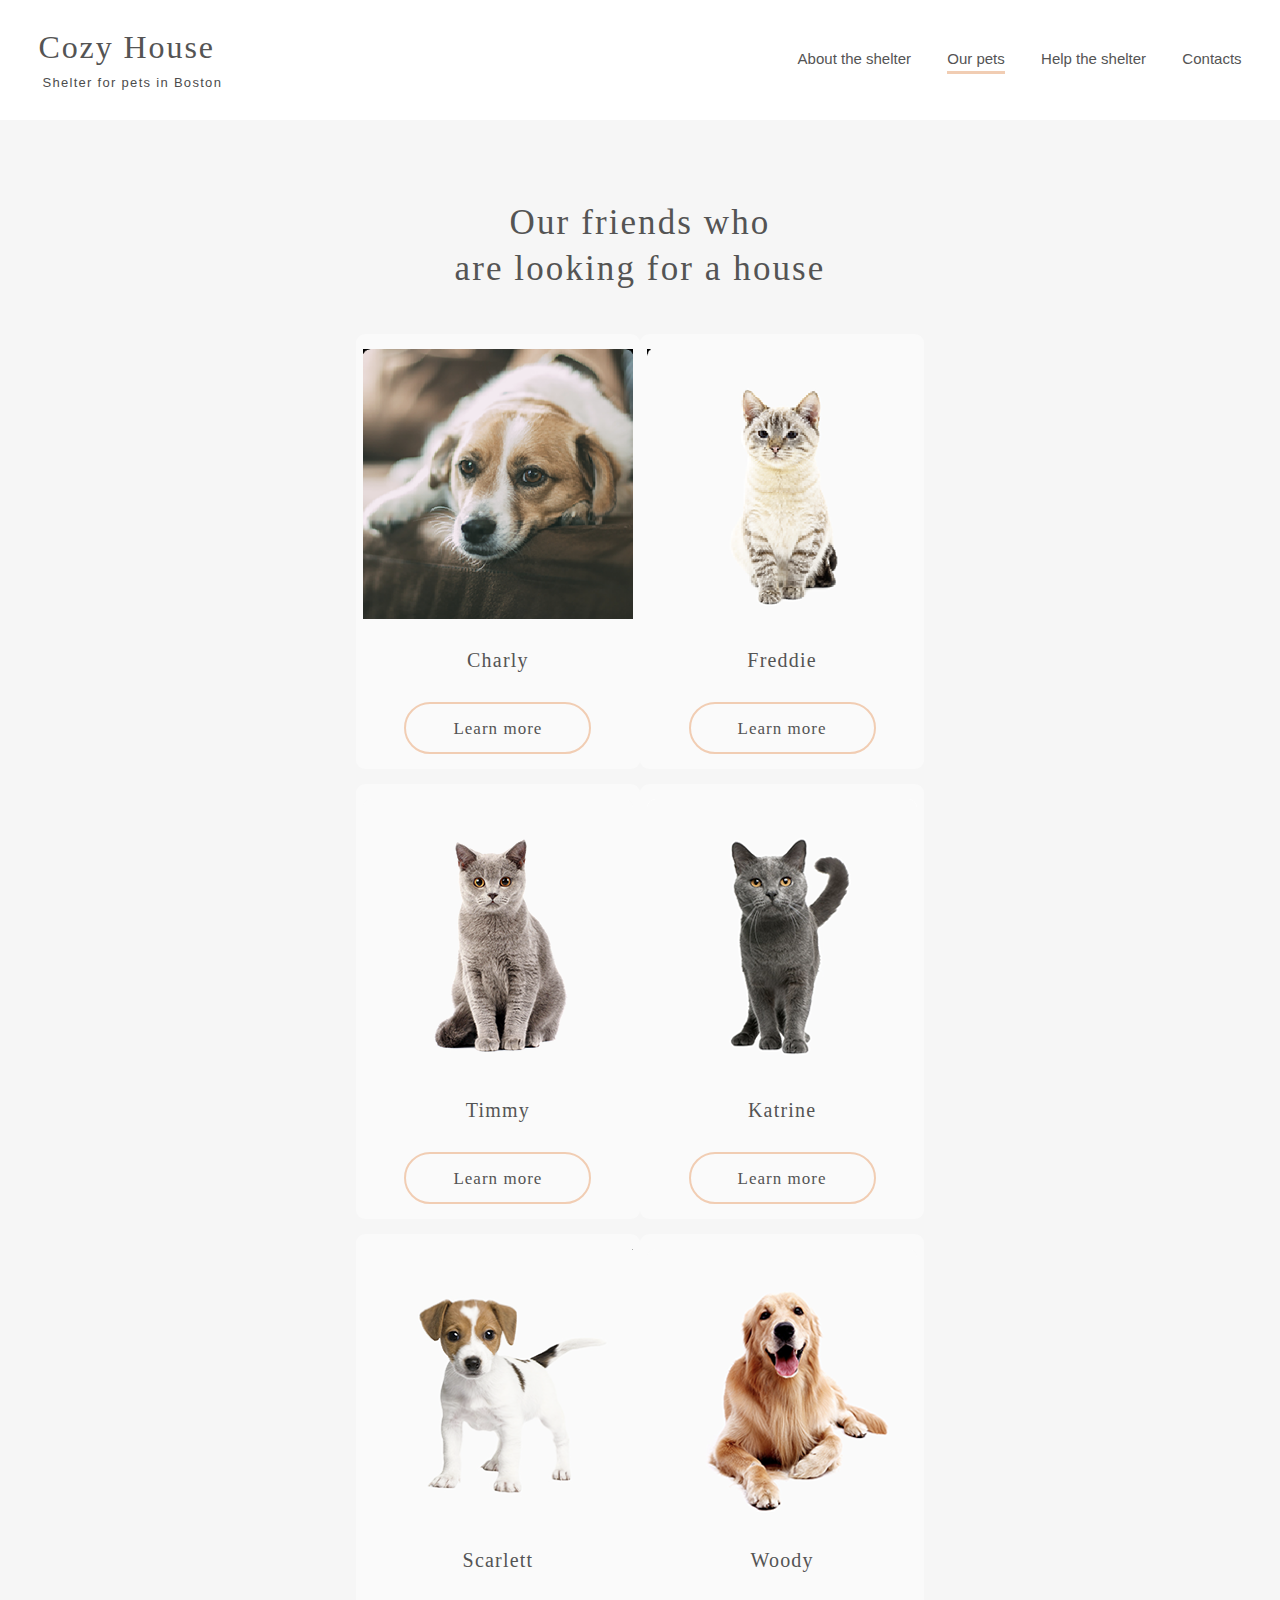
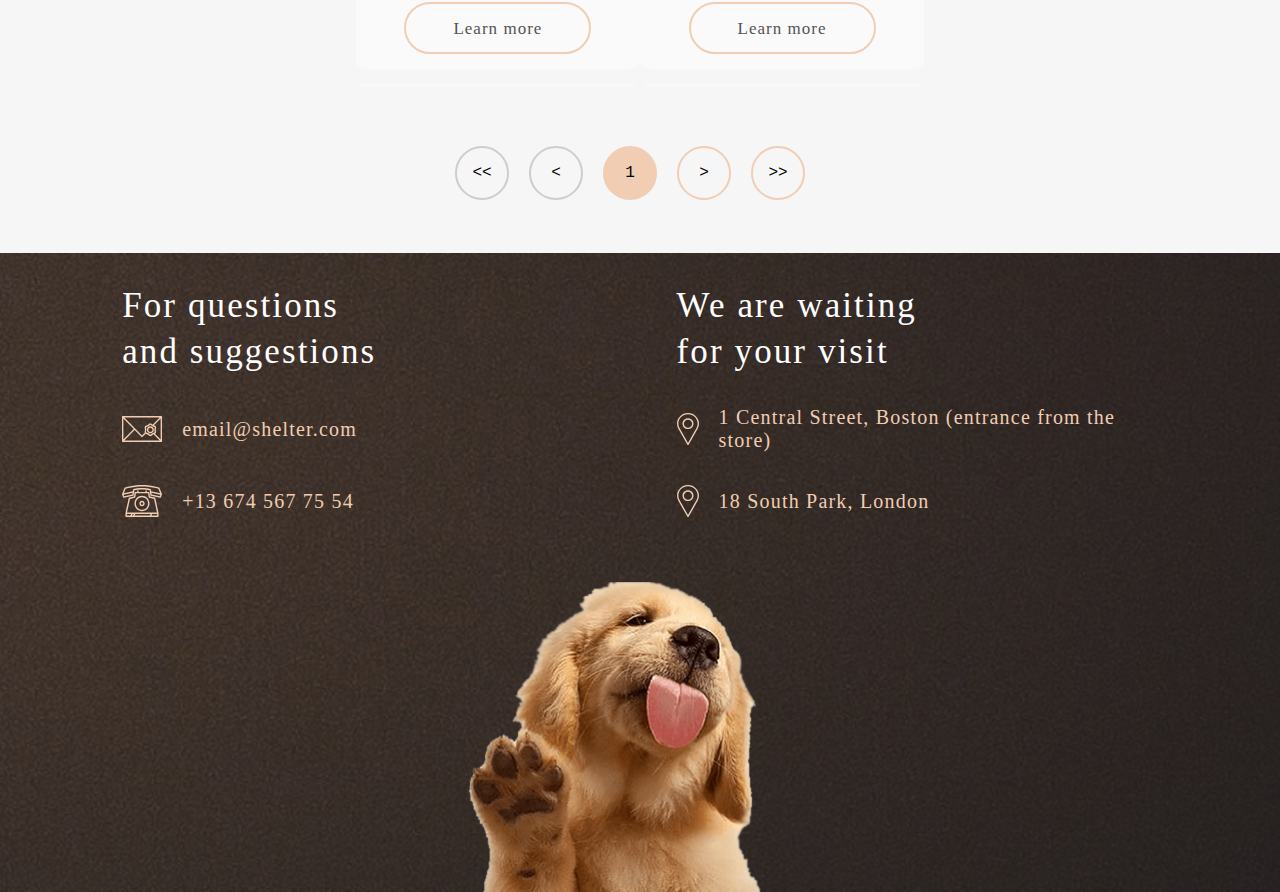
==== commit 567d2bd5: "feat: create some pagination scripts" ====
--- a/shelter/pages/pets/index.html
+++ b/shelter/pages/pets/index.html
@@ -124,6 +124,7 @@
         </footer>
 </body>
 <script src="./script.js"></script>
+<script src="./pagination.js"></script>
 </html>
 
 
--- a/shelter/pages/pets/style.css
+++ b/shelter/pages/pets/style.css
@@ -28,6 +28,10 @@
       -ms-flex-align: center;
           align-items: center;
   background-color: white;
+}
+
+.menuBlackout {
+  display: none;
 }
 
 .header_container {
@@ -93,6 +97,7 @@
 }
 
 .header_nav {
+  justify-self: flex-end;
   width: 444px;
   height: 20px;
   display: -webkit-box;
@@ -359,9 +364,9 @@
   -webkit-box-direction: normal;
       -ms-flex-direction: row;
           flex-direction: row;
-  -webkit-box-pack: justify;
-      -ms-flex-pack: justify;
-          justify-content: space-between;
+  -webkit-box-pack: center;
+      -ms-flex-pack: center;
+          justify-content: center;
   -ms-flex-wrap: wrap;
       flex-wrap: wrap;
 }
@@ -503,6 +508,12 @@
     height: 1603px;
   }
   .pets_slider {
+    -ms-flex-line-pack: start;
+        align-content: flex-start;
+    -ms-flex-item-align: center;
+        -ms-grid-row-align: center;
+        align-self: center;
+    width: 580px;
     height: 1367px;
     -webkit-box-pack: center;
         -ms-flex-pack: center;
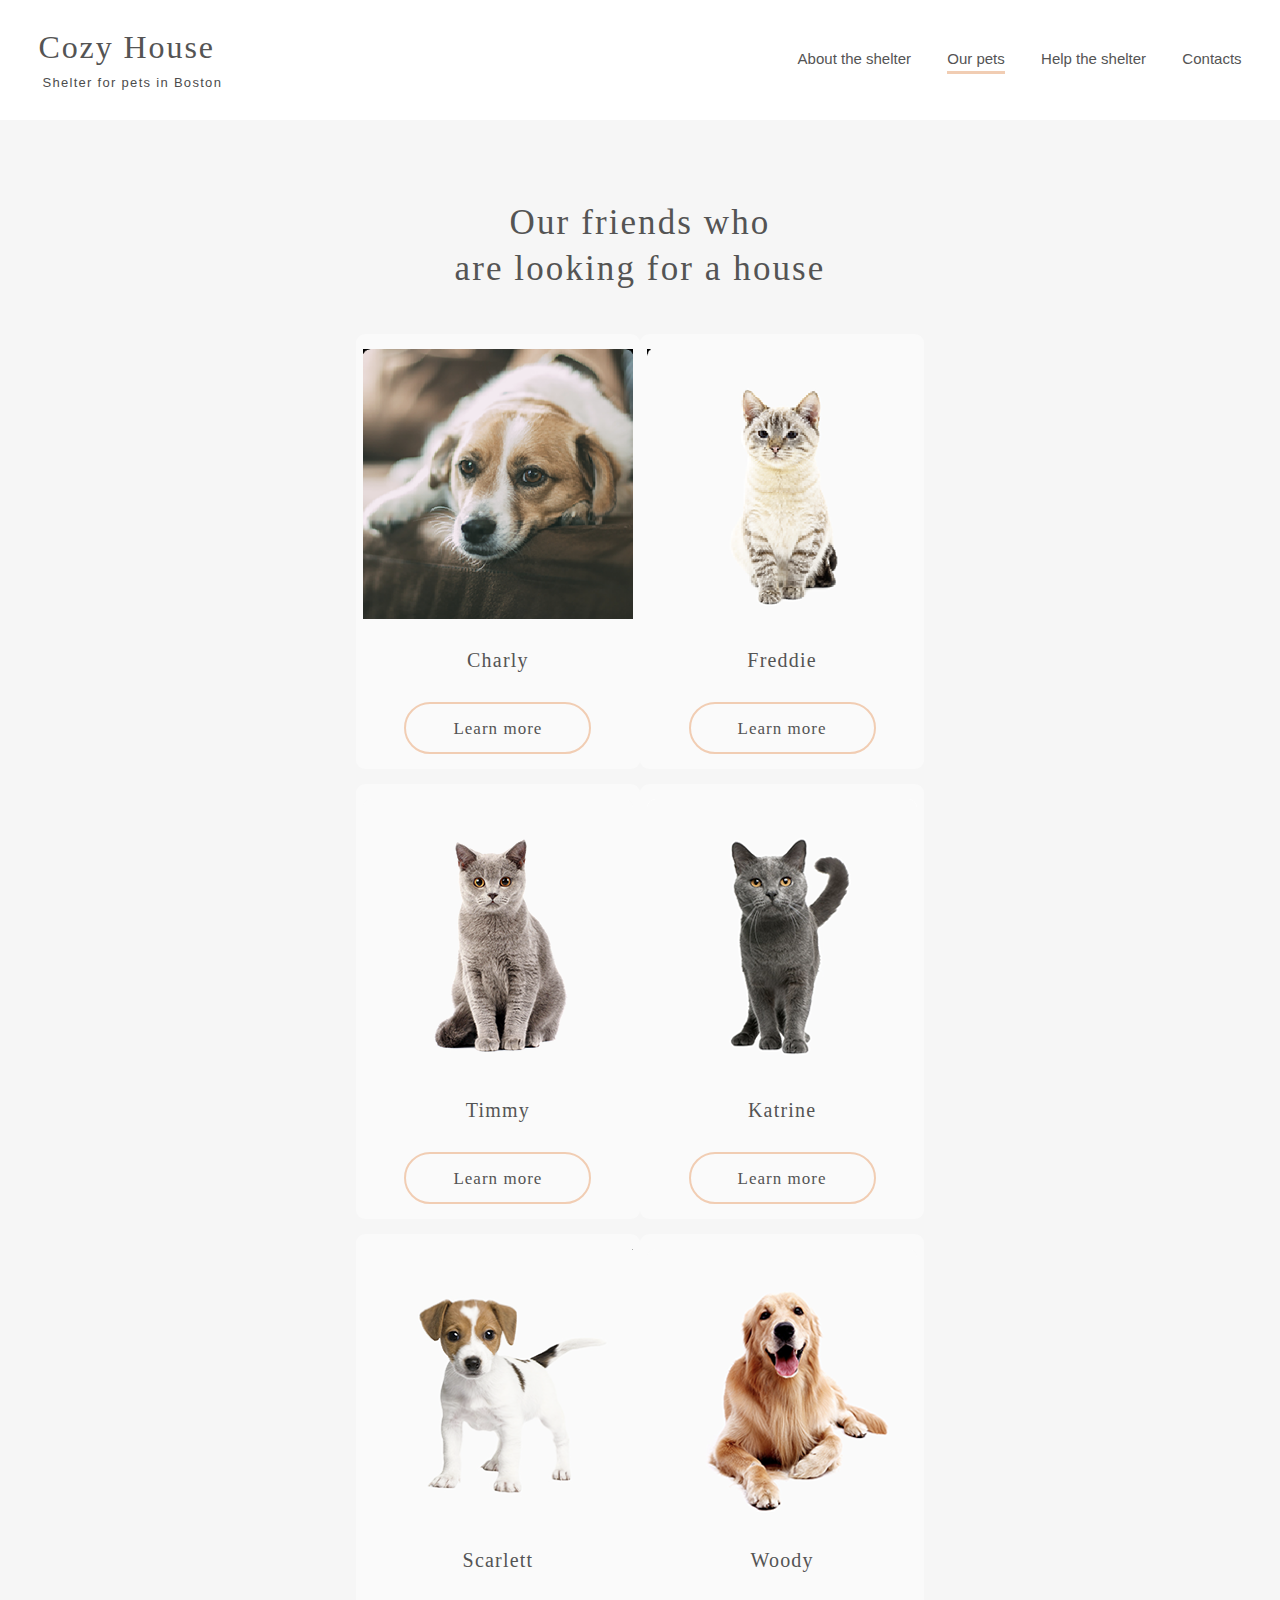
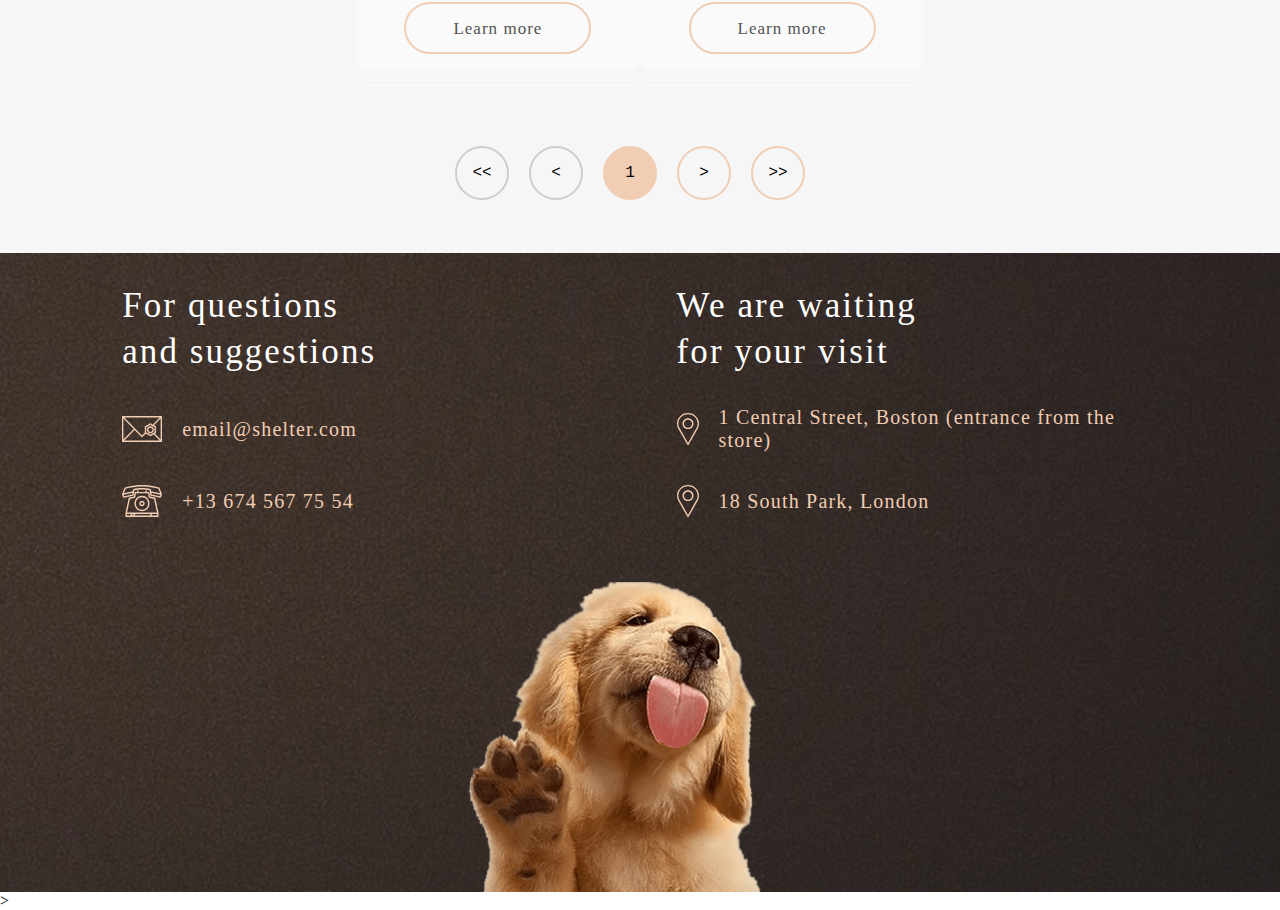
==== commit f34a5ecd: "feat: add modal window" ====
--- a/shelter/pages/pets/index.html
+++ b/shelter/pages/pets/index.html
@@ -82,12 +82,12 @@
                             <button class="pets_slider_card_button"><div class="pets_slider_card_button_text">Learn more</div></button>
                         </div>
                     </div>
-                    <div class="pets_container_pageNavigator">
-                        <div class="disabled pets_container_pageNavigator_arrow"><pre> &lt&lt </pre></div>
-                        <div class="disabled pets_container_pageNavigator_arrow"><pre> &lt </pre> </div>
+                    <div class="pets_container_pageNavigator ">
+                        <div class="disabled pets_container_pageNavigator_arrow firstPage"><pre> &lt&lt </pre></div>
+                        <div class="disabled pets_container_pageNavigator_arrow prevPage"><pre> &lt </pre> </div>
                         <div class="pets_container_pageNavigator_pageNumber"> <pre>1</pre></div>
-                        <div class="arrowEnabled pets_container_pageNavigator_arrow"><pre>></pre></div>
-                        <div class="arrowEnabled pets_container_pageNavigator_arrow"><pre>>></pre></div>
+                        <div class="arrowEnabled pets_container_pageNavigator_arrow nexPage"><pre>></pre></div>
+                        <div class="arrowEnabled pets_container_pageNavigator_arrow lastPage"><pre>>></pre></div>
                     </div>
                 </div>
                 
@@ -122,9 +122,38 @@
                 <div class="footer_puppy"></div>
             </div>
         </footer>
+
+        <!-------------------Modal---------------------------->>
+    <div class="wrapper">
+        <div class="modal_wrapper">
+            <div class="modalWindow_close">
+                <svg width="12" height="12" viewBox="0 0 12 12" fill="none" xmlns="http://www.w3.org/2000/svg">
+                <path fill-rule="evenodd" clip-rule="evenodd" d="M7.42618 6.00003L11.7046 1.72158C12.0985 1.32775 12.0985 0.689213 11.7046 0.295433C11.3108 -0.0984027 10.6723 -0.0984027 10.2785 0.295433L5.99998 4.57394L1.72148 0.295377C1.32765 -0.098459 0.68917 -0.098459 0.295334 0.295377C-0.0984448 0.689213 -0.0984448 1.32775 0.295334 1.72153L4.57383 5.99997L0.295334 10.2785C-0.0984448 10.6723 -0.0984448 11.3108 0.295334 11.7046C0.68917 12.0985 1.32765 12.0985 1.72148 11.7046L5.99998 7.42612L10.2785 11.7046C10.6723 12.0985 11.3108 12.0985 11.7046 11.7046C12.0985 11.3108 12.0985 10.6723 11.7046 10.2785L7.42618 6.00003Z" fill="#292929"/>
+                </svg>
+            </div>
+            <div class="modalWindow">
+                <img id="modalWindow_img" class="modalWindow_img" src="../../assets/images/pets-scarlet.png" alt="" >
+                <div class="modalWindow_text">
+                    <h3 id="petName">Scarlet</h3>
+                    <h4 id="petType">Dog - Labrador</h4>
+                    <h5 id="petDescription">Jennifer is a sweet 2 months old Labrador that is patiently waiting to find a new forever home. This girl really enjoys being able to go outside to run and play, but won't hesitate to play up a storm in the house if she has all of her favorite toys.</h5>
+                    <div class="modalWindow_text_text">
+                        <ul>
+                            <li id="petAge"><b>Age:</b> 2 months</li>
+                            <li id="Inoculations"><b>Inoculations:</b> none</li>
+                            <li id="Diseases"><b>Diseases:</b> none</li>
+                            <li id="Parasites"><b>Parasites:</b> none</li>
+                        </ul>
+                    </div>
+                </div>
+            </div>
+        </div>
+    </div>
+    <div class="modalWindowFade"></div>
 </body>
 <script src="./script.js"></script>
 <script src="./pagination.js"></script>
+<script src="./modal.js"></script>
 </html>
 
 
--- a/shelter/pages/pets/style.css
+++ b/shelter/pages/pets/style.css
@@ -451,10 +451,9 @@
   margin-right: 20px;
   border-radius: 100px;
   border: 2px solid #CDCDCD;
-}
-
-.disabled:hover {
-  /* background-color:$color-select; */
+  pointer-events: none;
+  -webkit-transition: 0.3s ease;
+  transition: 0.3s ease;
 }
 
 .arrowEnabled {
@@ -560,6 +559,31 @@
   }
   .pets_container_pageNavigator_pageNumber {
     margin-right: 10px;
+  }
+}
+
+.next {
+  -webkit-animation: 'anim';
+          animation: 'anim';
+  -webkit-animation-duration: 1s;
+          animation-duration: 1s;
+}
+
+@-webkit-keyframes anim {
+  0% {
+    opacity: 0;
+  }
+  100% {
+    opacity: 1;
+  }
+}
+
+@keyframes anim {
+  0% {
+    opacity: 0;
+  }
+  100% {
+    opacity: 1;
   }
 }
 
@@ -932,6 +956,425 @@
 
 
 */
+.modalWindowFade {
+  padding: 0 0;
+  top: 0;
+  left: 0;
+  position: fixed;
+  margin: 0 auto;
+  background: rgba(41, 41, 41, 0.6);
+  width: 100vw;
+  height: 100vh;
+  display: none;
+  -webkit-box-align: center;
+      -ms-flex-align: center;
+          align-items: center;
+  z-index: 4;
+}
+
+.modalWindowFade:hover .modalWindow_close {
+  background-color: #FDDCC4;
+}
+
+.wrapper {
+  padding: 0 0;
+  top: 0px;
+  left: 0;
+  position: absolute;
+  margin: 0 auto;
+  width: 100vw;
+  height: 100vh;
+  display: none;
+  -webkit-box-align: center;
+      -ms-flex-align: center;
+          align-items: center;
+}
+
+.wrapper .modal_wrapper {
+  margin: 0 auto;
+  display: -webkit-box;
+  display: -ms-flexbox;
+  display: flex;
+  position: fixed;
+  top: calc( 50% - 275px);
+  left: calc(50% - 475px);
+  width: 952px;
+  height: 552px;
+  z-index: 5;
+}
+
+.wrapper .modalWindow {
+  position: relative;
+  -webkit-box-sizing: border-box;
+          box-sizing: border-box;
+  -ms-flex-item-align: end;
+      align-self: flex-end;
+  justify-self: flex-start;
+  display: -webkit-box;
+  display: -ms-flexbox;
+  display: flex;
+  width: 900px;
+  height: 500px;
+  /* color-light-s */
+  background: #FAFAFA;
+  -webkit-box-shadow: 0px 2px 35px 14px rgba(13, 13, 13, 0.04);
+          box-shadow: 0px 2px 35px 14px rgba(13, 13, 13, 0.04);
+  border-radius: 10px;
+}
+
+.wrapper .modalWindow_img {
+  -ms-flex-item-align: center;
+      -ms-grid-row-align: center;
+      align-self: center;
+  width: 500px;
+  height: 500px;
+}
+
+.wrapper .modalWindow_text {
+  -webkit-box-sizing: border-box;
+          box-sizing: border-box;
+  margin-top: 50px;
+  margin-left: 28px;
+  width: 351px;
+  height: 362px;
+}
+
+.wrapper h3 {
+  /* h3 */
+  margin: 0 0;
+  padding: 0 0;
+  font-family: 'Georgia';
+  font-style: normal;
+  font-weight: 400;
+  font-size: 35px;
+  line-height: 130%;
+  /* or 45px */
+  letter-spacing: 0.06em;
+  color: #000000;
+}
+
+.wrapper h4 {
+  /* h4 */
+  text-align: left;
+  padding: 0 0;
+  font-family: 'Georgia';
+  font-style: normal;
+  font-weight: 400;
+  font-size: 20px;
+  line-height: 115%;
+  /* identical to box height, or 23px */
+  letter-spacing: 0.06em;
+  color: #000000;
+}
+
+.wrapper h5 {
+  width: 350px;
+  height: 102px;
+  text-align: left;
+  /* h5 */
+  font-family: 'Georgia';
+  font-style: normal;
+  font-weight: 400;
+  font-size: 15px;
+  line-height: 110%;
+  letter-spacing: 0.06em;
+  color: #000000;
+}
+
+.wrapper .modalWindow_text_text {
+  position: absolute;
+  width: 200px;
+  height: 102px;
+}
+
+.wrapper ul {
+  position: relative;
+  margin: 0 15px;
+  padding: 0 0;
+}
+
+.wrapper li {
+  /* h5 */
+  list-style: none;
+  font-family: 'Georgia';
+  font-style: normal;
+  font-weight: 400;
+  font-size: 15px;
+  line-height: 110%;
+  /* identical to box height, or 17px */
+  letter-spacing: 0.06em;
+  color: #000000;
+}
+
+.wrapper li::before {
+  content: "";
+  position: absolute;
+  margin-top: 5px;
+  left: -10px;
+  top: auto;
+  width: 4px;
+  height: 4px;
+  /* color-primary */
+  background: #F1CDB3;
+  border-radius: 100%;
+}
+
+.wrapper .modalWindow_close {
+  display: -webkit-box;
+  display: -ms-flexbox;
+  display: flex;
+  -webkit-box-align: center;
+      -ms-flex-align: center;
+          align-items: center;
+  -webkit-box-pack: center;
+      -ms-flex-pack: center;
+          justify-content: center;
+  position: absolute;
+  right: 10px;
+  -ms-flex-item-align: start;
+      align-self: flex-start;
+  width: 50px;
+  height: 50px;
+  border-radius: 100%;
+  border: 2px solid  #F1CDB3;
+}
+
+.wrapper .modalWindow_close:hover {
+  background-color: #FDDCC4;
+}
+
+.hideHtml {
+  overflow: hidden;
+  width: 100vw;
+  height: 100vh;
+}
+
+@media (max-width: 1280px) {
+  .wrapper .modal_wrapper {
+    margin: 0 auto;
+    display: -webkit-box;
+    display: -ms-flexbox;
+    display: flex;
+    position: fixed;
+    top: calc( 50% - 201px);
+    left: calc(50% - 334px);
+    width: 668px;
+    height: 402px;
+    z-index: 5;
+  }
+  .wrapper .modalWindow {
+    position: relative;
+    -webkit-box-sizing: border-box;
+            box-sizing: border-box;
+    -ms-flex-item-align: end;
+        align-self: flex-end;
+    justify-self: flex-start;
+    display: -webkit-box;
+    display: -ms-flexbox;
+    display: flex;
+    width: 630px;
+    height: 350px;
+    /* color-light-s */
+    background: #FAFAFA;
+    -webkit-box-shadow: 0px 2px 35px 14px rgba(13, 13, 13, 0.04);
+            box-shadow: 0px 2px 35px 14px rgba(13, 13, 13, 0.04);
+    border-radius: 10px;
+  }
+  .wrapper .modalWindow_img {
+    -ms-flex-item-align: center;
+        -ms-grid-row-align: center;
+        align-self: center;
+    width: 350px;
+    height: 350px;
+    -o-object-fit: cover;
+       object-fit: cover;
+  }
+  .wrapper .modalWindow_text {
+    margin: 0 0;
+    -webkit-box-sizing: border-box;
+            box-sizing: border-box;
+    margin-left: 28px;
+    width: 260px;
+    height: 303px;
+  }
+  .wrapper h3 {
+    font-weight: 400;
+    font-size: 35px;
+    line-height: 130%;
+    /* or 45px */
+    letter-spacing: 0.06em;
+  }
+  .wrapper h4 {
+    font-weight: 400;
+    font-size: 20px;
+    line-height: 115%;
+  }
+  .wrapper h5 {
+    width: 250px;
+    font-weight: 400;
+    font-size: 13px;
+    line-height: 110%;
+  }
+  .wrapper .modalWindow_text_text {
+    position: absolute;
+    width: 200px;
+    height: 102px;
+  }
+  .wrapper ul {
+    position: relative;
+    margin: 0 10px;
+    padding: 0 0;
+  }
+  .wrapper li {
+    /* h5 */
+    list-style: none;
+    font-family: 'Georgia';
+    font-style: normal;
+    font-weight: 400;
+    font-size: 15px;
+    line-height: 110%;
+    /* identical to box height, or 17px */
+    letter-spacing: 0.06em;
+    color: #000000;
+  }
+  .wrapper li::before {
+    content: "";
+    position: absolute;
+    margin-top: 5px;
+    left: -10px;
+    top: auto;
+    width: 4px;
+    height: 4px;
+    /* color-primary */
+    background: #F1CDB3;
+    border-radius: 100%;
+  }
+  .wrapper .modalWindow_close {
+    display: -webkit-box;
+    display: -ms-flexbox;
+    display: flex;
+    -webkit-box-align: center;
+        -ms-flex-align: center;
+            align-items: center;
+    -webkit-box-pack: center;
+        -ms-flex-pack: center;
+            justify-content: center;
+    position: absolute;
+    right: 10px;
+    -ms-flex-item-align: start;
+        align-self: flex-start;
+    width: 50px;
+    height: 50px;
+    border-radius: 100%;
+    border: 2px solid  #F1CDB3;
+  }
+  .wrapper .modalWindow_close:hover {
+    background-color: #FDDCC4;
+  }
+}
+
+@media (max-width: 767px) {
+  .wrapper .modal_wrapper {
+    margin: 0 auto;
+    width: 270px;
+    height: 393px;
+    top: calc( 50% - 196px);
+    left: calc(50% - 135px);
+  }
+  .wrapper .modalWindow {
+    width: 240px;
+    height: 341px;
+  }
+  .wrapper .modalWindow_img {
+    display: none;
+  }
+  .wrapper .modalWindow_text {
+    margin: 0 0;
+    -webkit-box-sizing: border-box;
+            box-sizing: border-box;
+    width: 220px;
+    height: 321px;
+  }
+  .wrapper h3 {
+    font-weight: 400;
+    font-size: 35px;
+    line-height: 130%;
+    /* or 45px */
+    letter-spacing: 0.06em;
+    text-align: center;
+  }
+  .wrapper h4 {
+    margin: 0 0px;
+    position: relative;
+    font-weight: 400;
+    font-size: 20px;
+    line-height: 115%;
+    text-align: center;
+  }
+  .wrapper h5 {
+    margin-left: 10px;
+    text-align: justify;
+    width: 220px;
+    letter-spacing: 0.06em;
+  }
+  .wrapper .modalWindow_text_text {
+    position: absolute;
+    width: 200px;
+    height: 102px;
+  }
+  .wrapper ul {
+    position: relative;
+    margin: 0 15px;
+    padding: 0 0;
+  }
+  .wrapper li {
+    /* h5 */
+    list-style: none;
+    font-family: 'Georgia';
+    font-style: normal;
+    font-weight: 400;
+    font-size: 15px;
+    line-height: 110%;
+    /* identical to box height, or 17px */
+    letter-spacing: 0.06em;
+    color: #000000;
+  }
+  .wrapper li::before {
+    content: "";
+    position: absolute;
+    margin-top: 5px;
+    left: -10px;
+    top: auto;
+    width: 4px;
+    height: 4px;
+    /* color-primary */
+    background: #F1CDB3;
+    border-radius: 100%;
+  }
+  .wrapper .modalWindow_close {
+    display: -webkit-box;
+    display: -ms-flexbox;
+    display: flex;
+    -webkit-box-align: center;
+        -ms-flex-align: center;
+            align-items: center;
+    -webkit-box-pack: center;
+        -ms-flex-pack: center;
+            justify-content: center;
+    position: absolute;
+    right: 10px;
+    -ms-flex-item-align: start;
+        align-self: flex-start;
+    width: 50px;
+    height: 50px;
+    border-radius: 100%;
+    border: 2px solid  #F1CDB3;
+  }
+  .wrapper .modalWindow_close:hover {
+    background-color: #FDDCC4;
+  }
+}
+
 a {
   text-decoration: none;
 }
